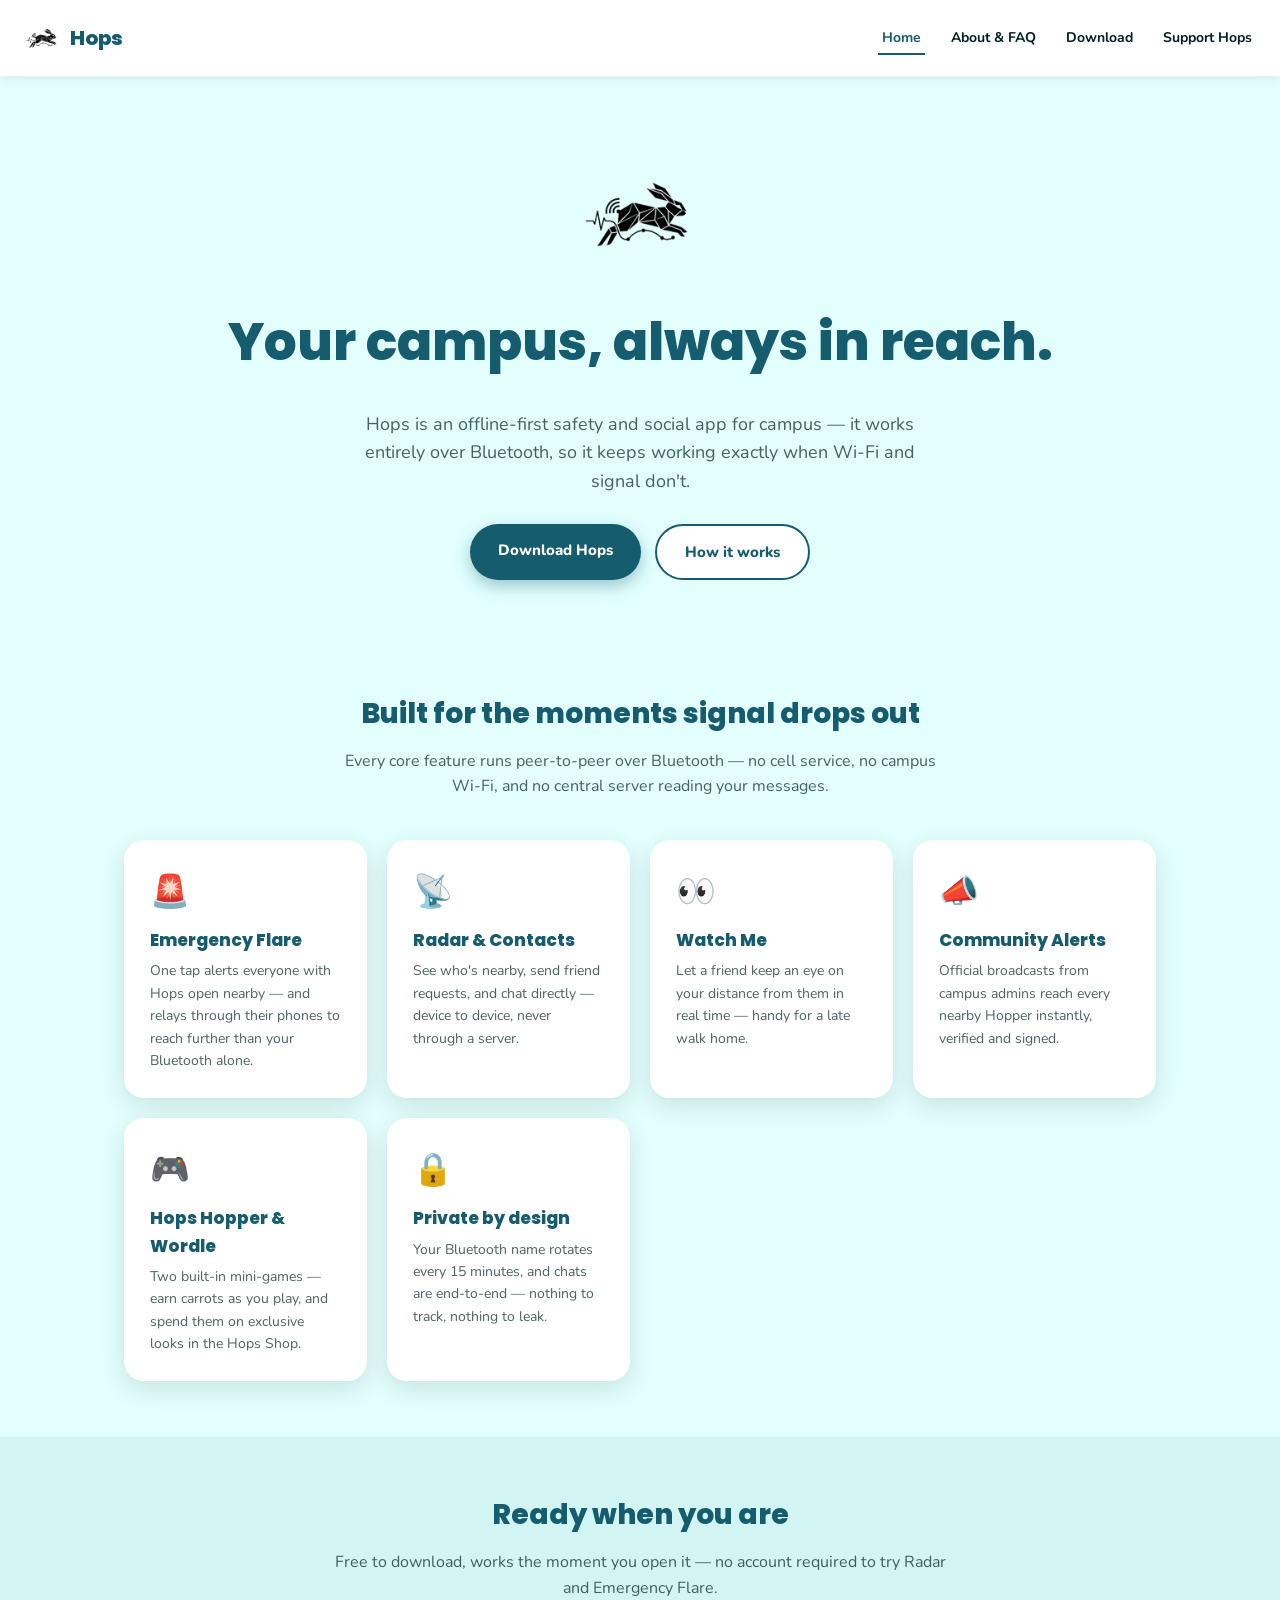
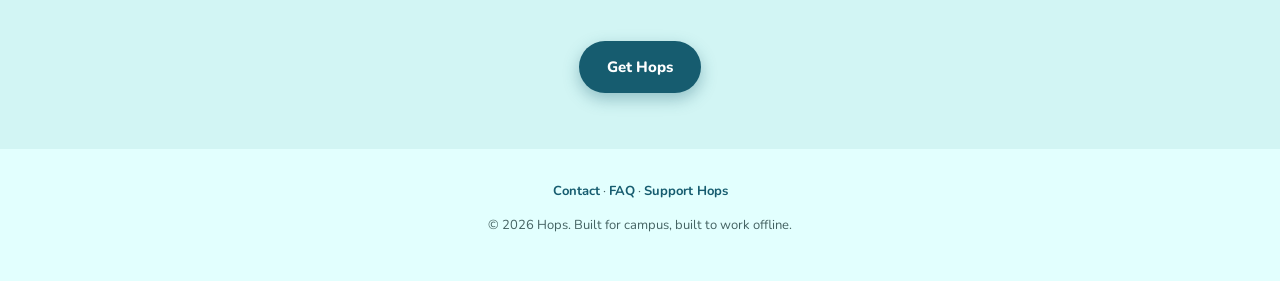
==== website/index.html @ 823f3f12 "more additions" ====
<!DOCTYPE html>
<html lang="en">
<head>
  <meta charset="UTF-8">
  <meta name="viewport" content="width=device-width, initial-scale=1.0">
  <title>Hops — Campus Safety &amp; Social, Offline-First</title>
  <meta name="description" content="Hops is a campus safety and social app that works entirely over Bluetooth — no signal, no server, no problem.">
  <link rel="preconnect" href="https://fonts.googleapis.com">
  <link href="https://fonts.googleapis.com/css2?family=Poppins:wght@700;800&family=Nunito:wght@400;600;700&display=swap" rel="stylesheet">
  <link rel="stylesheet" href="styles.css">
</head>
<body>

  <nav class="site-nav">
    <a class="brand" href="index.html">
      <img src="assets/hops_bunny.png" alt="Hops mascot">
      <p class="logo-word">Hops</p>
    </a>
    <ul class="links">
      <li><a href="index.html" class="active">Home</a></li>
      <li><a href="about.html">About &amp; FAQ</a></li>
      <li><a href="download.html">Download</a></li>
      <li><a href="shop.html">Support Hops</a></li>
    </ul>
  </nav>

  <header class="hero">
    <div class="container">
      <img class="mascot" src="assets/hops_bunny.png" alt="Hops mascot bunny">
      <h1>Your campus, always in reach.</h1>
      <p class="tagline">
        Hops is an offline-first safety and social app for campus — it works entirely over
        Bluetooth, so it keeps working exactly when Wi-Fi and signal don't.
      </p>
      <div class="actions">
        <a class="btn btn-primary" href="download.html">Download Hops</a>
        <a class="btn btn-secondary" href="about.html#faq">How it works</a>
      </div>
    </div>
  </header>

  <section class="section">
    <div class="container">
      <h2>Built for the moments signal drops out</h2>
      <p class="lede">
        Every core feature runs peer-to-peer over Bluetooth — no cell service, no campus Wi-Fi,
        and no central server reading your messages.
      </p>
      <div class="card-grid">
        <div class="card">
          <div class="icon">🚨</div>
          <h3>Emergency Flare</h3>
          <p>One tap alerts everyone with Hops open nearby — and relays through their phones to reach further than your Bluetooth alone.</p>
        </div>
        <div class="card">
          <div class="icon">📡</div>
          <h3>Radar &amp; Contacts</h3>
          <p>See who's nearby, send friend requests, and chat directly — device to device, never through a server.</p>
        </div>
        <div class="card">
          <div class="icon">👀</div>
          <h3>Watch Me</h3>
          <p>Let a friend keep an eye on your distance from them in real time — handy for a late walk home.</p>
        </div>
        <div class="card">
          <div class="icon">📣</div>
          <h3>Community Alerts</h3>
          <p>Official broadcasts from campus admins reach every nearby Hopper instantly, verified and signed.</p>
        </div>
        <div class="card">
          <div class="icon">🎮</div>
          <h3>Hops Hopper &amp; Wordle</h3>
          <p>Two built-in mini-games — earn carrots as you play, and spend them on exclusive looks in the Hops Shop.</p>
        </div>
        <div class="card">
          <div class="icon">🔒</div>
          <h3>Private by design</h3>
          <p>Your Bluetooth name rotates every 15 minutes, and chats are end-to-end — nothing to track, nothing to leak.</p>
        </div>
      </div>
    </div>
  </section>

  <section class="section" style="background: var(--surface);">
    <div class="container" style="text-align: center;">
      <h2>Ready when you are</h2>
      <p class="lede">Free to download, works the moment you open it — no account required to try Radar and Emergency Flare.</p>
      <a class="btn btn-primary" href="download.html">Get Hops</a>
    </div>
  </section>

  <footer class="site-footer">
    <p>
      <a href="about.html#contact">Contact</a> ·
      <a href="about.html#faq">FAQ</a> ·
      <a href="shop.html">Support Hops</a>
    </p>
    <p>&copy; 2026 Hops. Built for campus, built to work offline.</p>
  </footer>

</body>
</html>
---- website/styles.css ----
/* website/styles.css
 *
 * Shared styles for every page on the Hops marketing site. Plain CSS, no
 * build step, no framework — the site is four static HTML files, so a
 * preprocessor or bundler would be pure overhead. Palette below is lifted
 * directly from the app's "Hops Default" theme (client/lib/theme/app_theme.dart)
 * so the website and the app read as the same product rather than a
 * generic landing page bolted on afterward.
 */

:root {
  --primary: #165c6f;
  --primary-container: #367588;
  --accent: #417676;
  --on-accent: #c4fbfa;
  --bg: #e2fffe;
  --surface: #d2f5f4;
  --text: #002020;
  --text-soft: #002020b3; /* text @ 70% */
  --white: #ffffff;
  --radius: 20px;
  --radius-sm: 12px;
  --shadow: 0 8px 24px rgba(0, 32, 32, 0.12);
}

* {
  box-sizing: border-box;
}

html {
  scroll-behavior: smooth;
}

body {
  margin: 0;
  font-family: 'Nunito', -apple-system, BlinkMacSystemFont, sans-serif;
  background: var(--bg);
  color: var(--text);
  line-height: 1.6;
}

h1, h2, h3, .logo-word {
  font-family: 'Poppins', -apple-system, BlinkMacSystemFont, sans-serif;
  font-weight: 800;
  margin: 0 0 0.5em;
}

p {
  margin: 0 0 1em;
}

a {
  color: var(--primary);
}

img {
  max-width: 100%;
  display: block;
}

.container {
  max-width: 1080px;
  margin: 0 auto;
  padding: 0 24px;
}

/* ── Nav ─────────────────────────────────────────────────────────────── */

.site-nav {
  display: flex;
  align-items: center;
  justify-content: space-between;
  flex-wrap: wrap;
  gap: 12px;
  padding: 18px 24px;
  background: var(--white);
  box-shadow: 0 2px 12px rgba(0, 32, 32, 0.08);
  position: sticky;
  top: 0;
  z-index: 10;
}

.site-nav .brand {
  display: flex;
  align-items: center;
  gap: 10px;
  text-decoration: none;
  color: var(--primary);
}

.site-nav .brand img {
  width: 36px;
  height: 40px;
}

.site-nav .brand .logo-word {
  font-size: 20px;
  margin: 0;
  color: var(--primary);
}

.site-nav .links {
  display: flex;
  gap: 22px;
  flex-wrap: wrap;
  list-style: none;
  margin: 0;
  padding: 0;
}

.site-nav .links a {
  text-decoration: none;
  color: var(--text);
  font-weight: 700;
  font-size: 14px;
  padding: 6px 4px;
  border-bottom: 2px solid transparent;
}

.site-nav .links a:hover,
.site-nav .links a.active {
  border-bottom-color: var(--primary);
  color: var(--primary);
}

/* ── Buttons ─────────────────────────────────────────────────────────── */

.btn {
  display: inline-block;
  padding: 14px 28px;
  border-radius: 100px;
  font-weight: 800;
  text-decoration: none;
  font-size: 15px;
  border: none;
  cursor: pointer;
  transition: transform 0.15s ease, box-shadow 0.15s ease;
}

.btn-primary {
  background: var(--primary);
  color: var(--white);
  box-shadow: 0 6px 16px rgba(22, 92, 111, 0.35);
}

.btn-primary:hover {
  transform: translateY(-2px);
  box-shadow: 0 10px 22px rgba(22, 92, 111, 0.4);
}

.btn-secondary {
  background: var(--white);
  color: var(--primary);
  border: 2px solid var(--primary);
}

.btn-secondary:hover {
  background: var(--surface);
}

.btn[aria-disabled="true"] {
  opacity: 0.5;
  cursor: not-allowed;
  pointer-events: none;
}

/* ── Hero ────────────────────────────────────────────────────────────── */

.hero {
  padding: 72px 0 56px;
  text-align: center;
}

.hero img.mascot {
  width: 120px;
  margin: 0 auto 20px;
}

.hero h1 {
  font-size: clamp(32px, 5vw, 52px);
  color: var(--primary);
}

.hero p.tagline {
  font-size: 18px;
  color: var(--text-soft);
  max-width: 560px;
  margin: 0 auto 28px;
}

.hero .actions {
  display: flex;
  gap: 14px;
  justify-content: center;
  flex-wrap: wrap;
}

/* ── Cards / grids ───────────────────────────────────────────────────── */

.section {
  padding: 56px 0;
}

.section h2 {
  color: var(--primary);
  font-size: 28px;
  text-align: center;
  margin-bottom: 12px;
}

.section .lede {
  text-align: center;
  color: var(--text-soft);
  max-width: 620px;
  margin: 0 auto 40px;
}

.card-grid {
  display: grid;
  grid-template-columns: repeat(auto-fit, minmax(220px, 1fr));
  gap: 20px;
}

.card {
  background: var(--white);
  border-radius: var(--radius);
  padding: 26px;
  box-shadow: var(--shadow);
}

.card .icon {
  font-size: 32px;
  margin-bottom: 10px;
}

.card h3 {
  font-size: 17px;
  color: var(--primary);
  margin-bottom: 6px;
}

.card p {
  font-size: 14px;
  color: var(--text-soft);
  margin: 0;
}

/* ── FAQ (native <details>, no JS needed) ───────────────────────────── */

.faq-item {
  background: var(--white);
  border-radius: var(--radius-sm);
  padding: 4px 20px;
  margin-bottom: 12px;
  box-shadow: var(--shadow);
}

.faq-item summary {
  cursor: pointer;
  font-weight: 800;
  padding: 16px 0;
  color: var(--primary);
  list-style: none;
}

.faq-item summary::-webkit-details-marker {
  display: none;
}

.faq-item summary::before {
  content: '+';
  display: inline-block;
  width: 20px;
  font-size: 18px;
}

.faq-item[open] summary::before {
  content: '\2212'; /* minus sign */
}

.faq-item .answer {
  padding: 0 0 16px 20px;
  color: var(--text-soft);
  font-size: 14px;
}

/* ── Shop tiers ──────────────────────────────────────────────────────── */

.tier-grid {
  display: grid;
  grid-template-columns: repeat(auto-fit, minmax(220px, 1fr));
  gap: 20px;
  margin-bottom: 32px;
}

.tier {
  background: var(--white);
  border-radius: var(--radius);
  padding: 30px 24px;
  text-align: center;
  box-shadow: var(--shadow);
  border: 2px solid transparent;
}

.tier.featured {
  border-color: var(--primary);
}

.tier .badge {
  font-size: 34px;
  margin-bottom: 8px;
}

.tier .amount {
  font-size: 26px;
  font-weight: 800;
  color: var(--primary);
  margin-bottom: 4px;
}

.tier .desc {
  font-size: 13px;
  color: var(--text-soft);
  margin-bottom: 18px;
  min-height: 40px;
}

.note-box {
  background: var(--surface);
  border-radius: var(--radius-sm);
  padding: 18px 22px;
  font-size: 14px;
  color: var(--text-soft);
  max-width: 700px;
  margin: 0 auto;
}

/* ── Contact form (mailto-based, no backend) ────────────────────────── */

.contact-form {
  max-width: 520px;
  margin: 0 auto;
  background: var(--white);
  border-radius: var(--radius);
  padding: 30px;
  box-shadow: var(--shadow);
}

.contact-form label {
  display: block;
  font-weight: 700;
  font-size: 13px;
  margin: 14px 0 6px;
  color: var(--primary);
}

.contact-form input,
.contact-form textarea {
  width: 100%;
  padding: 12px 14px;
  border-radius: var(--radius-sm);
  border: 2px solid var(--surface);
  font-family: inherit;
  font-size: 14px;
  background: var(--bg);
  color: var(--text);
}

.contact-form input:focus,
.contact-form textarea:focus {
  outline: none;
  border-color: var(--primary);
}

.contact-form button {
  margin-top: 18px;
  width: 100%;
}

/* ── Footer ──────────────────────────────────────────────────────────── */

.site-footer {
  padding: 32px 24px;
  text-align: center;
  color: var(--text-soft);
  font-size: 13px;
}

.site-footer a {
  color: var(--primary);
  text-decoration: none;
  font-weight: 700;
}

/* ── Sub-nav (About page's About/FAQ/Contact jump links) ───────────── */

.subnav {
  display: flex;
  justify-content: center;
  gap: 24px;
  flex-wrap: wrap;
  padding: 24px 0 8px;
}

.subnav a {
  text-decoration: none;
  font-weight: 800;
  color: var(--primary-container);
  font-size: 14px;
}
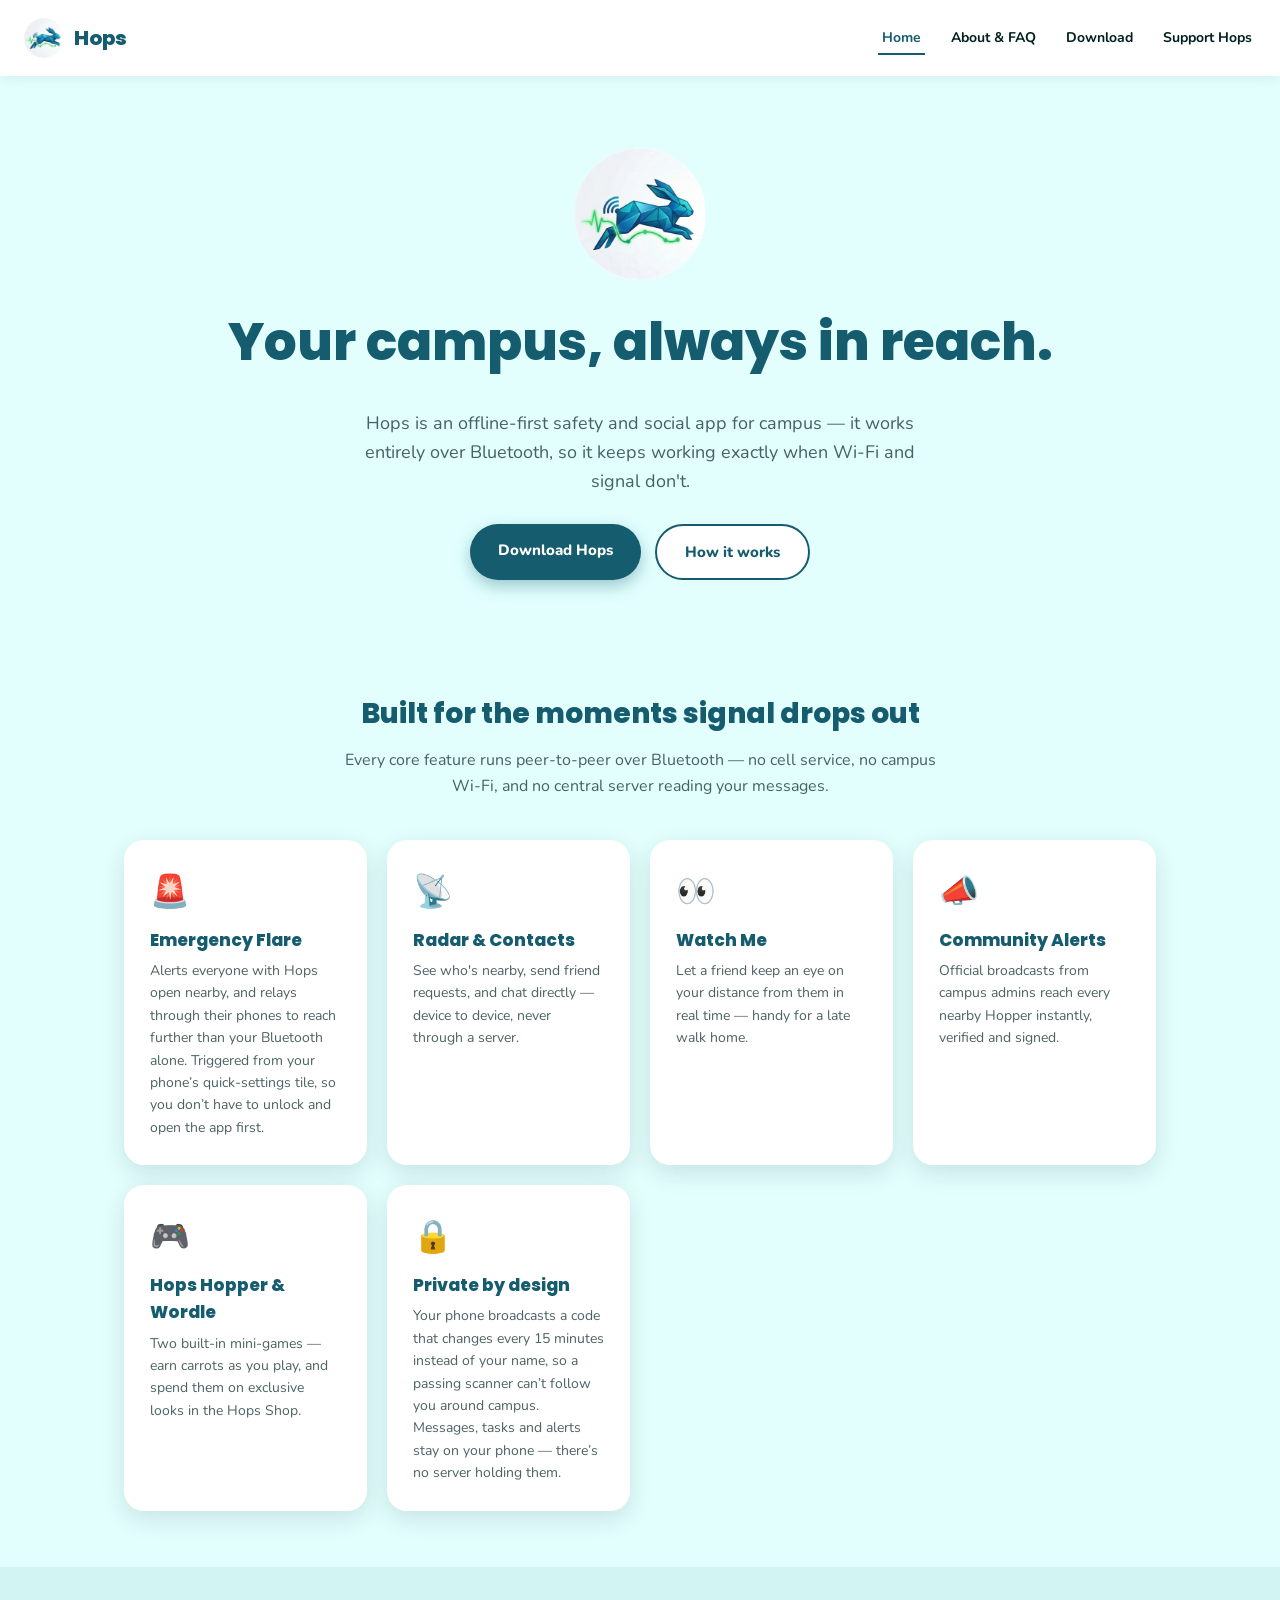
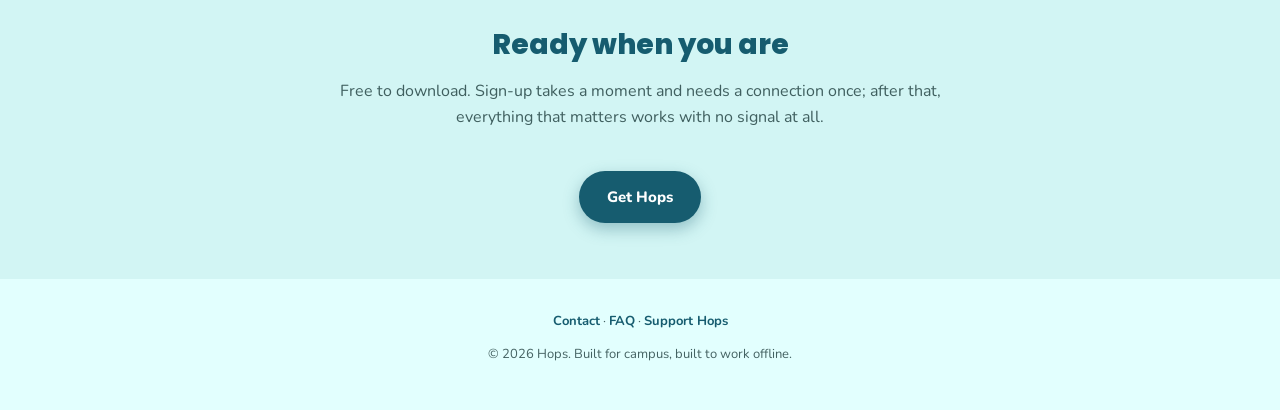
==== commit 0744fab5: "Correct the website's claims about the app, and add a donation flow Four claims on the site contradi" ====
--- a/website/index.html
+++ b/website/index.html
@@ -6,6 +6,14 @@
   <meta name="viewport" content="width=device-width, initial-scale=1.0">
   <title>Hops — Campus Safety &amp; Social, Offline-First</title>
   <meta name="description" content="Hops is a campus safety and social app that works entirely over Bluetooth — no signal, no server, no problem.">
+  <link rel="icon" type="image/png" href="assets/hops_logo.png">
+  <meta property="og:type" content="website">
+  <meta property="og:site_name" content="Hops">
+  <meta property="og:title" content="Hops — Campus Safety &amp; Social, Offline-First">
+  <meta property="og:description" content="Hops is a campus safety and social app that works entirely over Bluetooth — no signal, no server, no problem.">
+  <meta property="og:image" content="assets/hops_logo.png">
+  <meta name="twitter:card" content="summary">
+  <meta name="theme-color" content="#165c6f">
   <link rel="preconnect" href="https://fonts.googleapis.com">
   <link href="https://fonts.googleapis.com/css2?family=Poppins:wght@700;800&family=Nunito:wght@400;600;700&display=swap" rel="stylesheet">
   <link rel="stylesheet" href="styles.css">
@@ -14,7 +22,7 @@
 
   <nav class="site-nav">
     <a class="brand" href="index.html">
-      <img src="assets/hops_bunny.png" alt="Hops mascot">
+      <img src="assets/hops_logo.png" alt="Hops mascot">
       <p class="logo-word">Hops</p>
     </a>
     <ul class="links">
@@ -27,7 +35,7 @@
 
   <header class="hero">
     <div class="container">
-      <img class="mascot" src="assets/hops_bunny.png" alt="Hops mascot bunny">
+      <img class="mascot" src="assets/hops_logo.png" alt="Hops mascot bunny">
       <h1>Your campus, always in reach.</h1>
       <p class="tagline">
         Hops is an offline-first safety and social app for campus — it works entirely over
@@ -51,7 +59,7 @@
         <div class="card">
           <div class="icon">🚨</div>
           <h3>Emergency Flare</h3>
-          <p>One tap alerts everyone with Hops open nearby — and relays through their phones to reach further than your Bluetooth alone.</p>
+          <p>Alerts everyone with Hops open nearby, and relays through their phones to reach further than your Bluetooth alone. Triggered from your phone’s quick-settings tile, so you don’t have to unlock and open the app first.</p>
         </div>
         <div class="card">
           <div class="icon">📡</div>
@@ -76,7 +84,7 @@
         <div class="card">
           <div class="icon">🔒</div>
           <h3>Private by design</h3>
-          <p>Your Bluetooth name rotates every 15 minutes, and chats are end-to-end — nothing to track, nothing to leak.</p>
+          <p>Your phone broadcasts a code that changes every 15 minutes instead of your name, so a passing scanner can’t follow you around campus. Messages, tasks and alerts stay on your phone — there’s no server holding them.</p>
         </div>
       </div>
     </div>
@@ -85,7 +93,7 @@
   <section class="section" style="background: var(--surface);">
     <div class="container" style="text-align: center;">
       <h2>Ready when you are</h2>
-      <p class="lede">Free to download, works the moment you open it — no account required to try Radar and Emergency Flare.</p>
+      <p class="lede">Free to download. Sign-up takes a moment and needs a connection once; after that, everything that matters works with no signal at all.</p>
       <a class="btn btn-primary" href="download.html">Get Hops</a>
     </div>
   </section>
--- a/website/styles.css
+++ b/website/styles.css
@@ -89,8 +89,12 @@
 }
 
 .site-nav .brand img {
-  width: 36px;
+  /* The mark is square (see assets/hops_logo.png) — fixing both width and
+   * height to different values stretched it. Keep it square and let
+   * object-fit guard against a future asset with another aspect ratio. */
+  width: 40px;
   height: 40px;
+  object-fit: contain;
 }
 
 .site-nav .brand .logo-word {
@@ -172,7 +176,8 @@
 }
 
 .hero img.mascot {
-  width: 120px;
+  width: 132px;
+  height: auto;
   margin: 0 auto 20px;
 }
 
@@ -408,3 +413,194 @@
   color: var(--primary-container);
   font-size: 14px;
 }
+
+/* ── Accessibility & motion ──────────────────────────────────────────
+ *
+ * Added in the Oct 2026 review. Three gaps the original stylesheet had:
+ * no visible keyboard focus anywhere, `scroll-behavior: smooth` applied
+ * unconditionally (which is exactly what prefers-reduced-motion exists to
+ * suppress), and no small-screen tightening on a site whose audience is
+ * students on phones.
+ */
+
+:focus-visible {
+  outline: 3px solid var(--primary);
+  outline-offset: 3px;
+  border-radius: 4px;
+}
+
+/* The disabled-looking buttons are anchors, and `pointer-events: none`
+ * only stops the mouse — they stayed keyboard-reachable and activatable.
+ * Pair this with tabindex="-1" in the markup. */
+.btn[aria-disabled="true"] {
+  pointer-events: none;
+}
+
+@media (prefers-reduced-motion: reduce) {
+  html { scroll-behavior: auto; }
+  *,
+  *::before,
+  *::after {
+    animation-duration: 0.01ms !important;
+    animation-iteration-count: 1 !important;
+    transition-duration: 0.01ms !important;
+    scroll-behavior: auto !important;
+  }
+  .btn:hover { transform: none; }
+}
+
+@media (max-width: 640px) {
+  .site-nav { padding: 14px 16px; }
+  .site-nav .links { gap: 14px; width: 100%; }
+  .site-nav .links a { font-size: 13px; }
+  .container { padding: 0 16px; }
+  .hero { padding: 44px 0 36px; }
+  .section { padding: 40px 0; }
+  .btn { padding: 13px 22px; width: 100%; text-align: center; }
+  .hero .actions { flex-direction: column; align-items: stretch; }
+}
+
+/* ── Donation flow (shop.html) ───────────────────────────────────────
+ *
+ * DEMO MODE. The banner below is deliberately loud and deliberately not
+ * dismissible: this flow simulates a payment and moves no money, and a
+ * visitor must never be able to mistake it for a real checkout. When a
+ * real payment provider is connected, the whole `.demo-banner` and the
+ * simulated step go away together — see README.
+ */
+
+.demo-banner {
+  background: #7a2d12;
+  color: #ffe9e1;
+  text-align: center;
+  padding: 12px 18px;
+  font-size: 14px;
+  font-weight: 700;
+  line-height: 1.5;
+}
+
+.demo-banner strong { color: #ffffff; }
+
+.donate-card {
+  background: var(--white);
+  border-radius: var(--radius);
+  box-shadow: var(--shadow);
+  padding: 30px;
+  max-width: 540px;
+  margin: 0 auto;
+}
+
+.donate-step { display: none; }
+.donate-step.active { display: block; }
+
+.donate-card h3 {
+  font-size: 19px;
+  color: var(--primary);
+  margin-bottom: 4px;
+}
+
+.donate-card .step-hint {
+  font-size: 13px;
+  color: var(--text-soft);
+  margin-bottom: 20px;
+}
+
+.amount-grid {
+  display: grid;
+  grid-template-columns: repeat(3, 1fr);
+  gap: 10px;
+  margin-bottom: 14px;
+}
+
+.amount-opt {
+  padding: 16px 8px;
+  border-radius: var(--radius-sm);
+  border: 2px solid var(--surface);
+  background: var(--bg);
+  font-family: inherit;
+  font-size: 17px;
+  font-weight: 800;
+  color: var(--primary);
+  cursor: pointer;
+}
+
+.amount-opt[aria-pressed="true"] {
+  border-color: var(--primary);
+  background: var(--surface);
+}
+
+.donate-card label {
+  display: block;
+  font-weight: 700;
+  font-size: 13px;
+  margin: 14px 0 6px;
+  color: var(--primary);
+}
+
+.donate-card input[type="text"],
+.donate-card input[type="email"],
+.donate-card input[type="number"] {
+  width: 100%;
+  padding: 12px 14px;
+  border-radius: var(--radius-sm);
+  border: 2px solid var(--surface);
+  font-family: inherit;
+  font-size: 14px;
+  background: var(--bg);
+  color: var(--text);
+}
+
+.donate-card input:focus { outline: none; border-color: var(--primary); }
+
+.field-error {
+  color: #a3301a;
+  font-size: 13px;
+  font-weight: 700;
+  margin: 6px 0 0;
+  min-height: 1em;
+}
+
+.summary-row {
+  display: flex;
+  justify-content: space-between;
+  padding: 10px 0;
+  border-bottom: 1px solid var(--surface);
+  font-size: 14px;
+}
+
+.summary-row:last-of-type { border-bottom: none; }
+.summary-row .k { color: var(--text-soft); }
+.summary-row .v { font-weight: 700; }
+
+.donate-actions { display: flex; gap: 10px; margin-top: 22px; }
+.donate-actions .btn { flex: 1; }
+
+.spinner {
+  width: 34px;
+  height: 34px;
+  margin: 10px auto 16px;
+  border: 4px solid var(--surface);
+  border-top-color: var(--primary);
+  border-radius: 50%;
+  animation: spin 0.9s linear infinite;
+}
+
+@keyframes spin { to { transform: rotate(360deg); } }
+
+@media (prefers-reduced-motion: reduce) {
+  .spinner { animation: none; border-top-color: var(--surface); }
+}
+
+.receipt-tick {
+  font-size: 46px;
+  text-align: center;
+  margin-bottom: 6px;
+}
+
+.receipt-ref {
+  font-family: ui-monospace, Consolas, monospace;
+  background: var(--surface);
+  padding: 2px 8px;
+  border-radius: 6px;
+  font-size: 13px;
+}
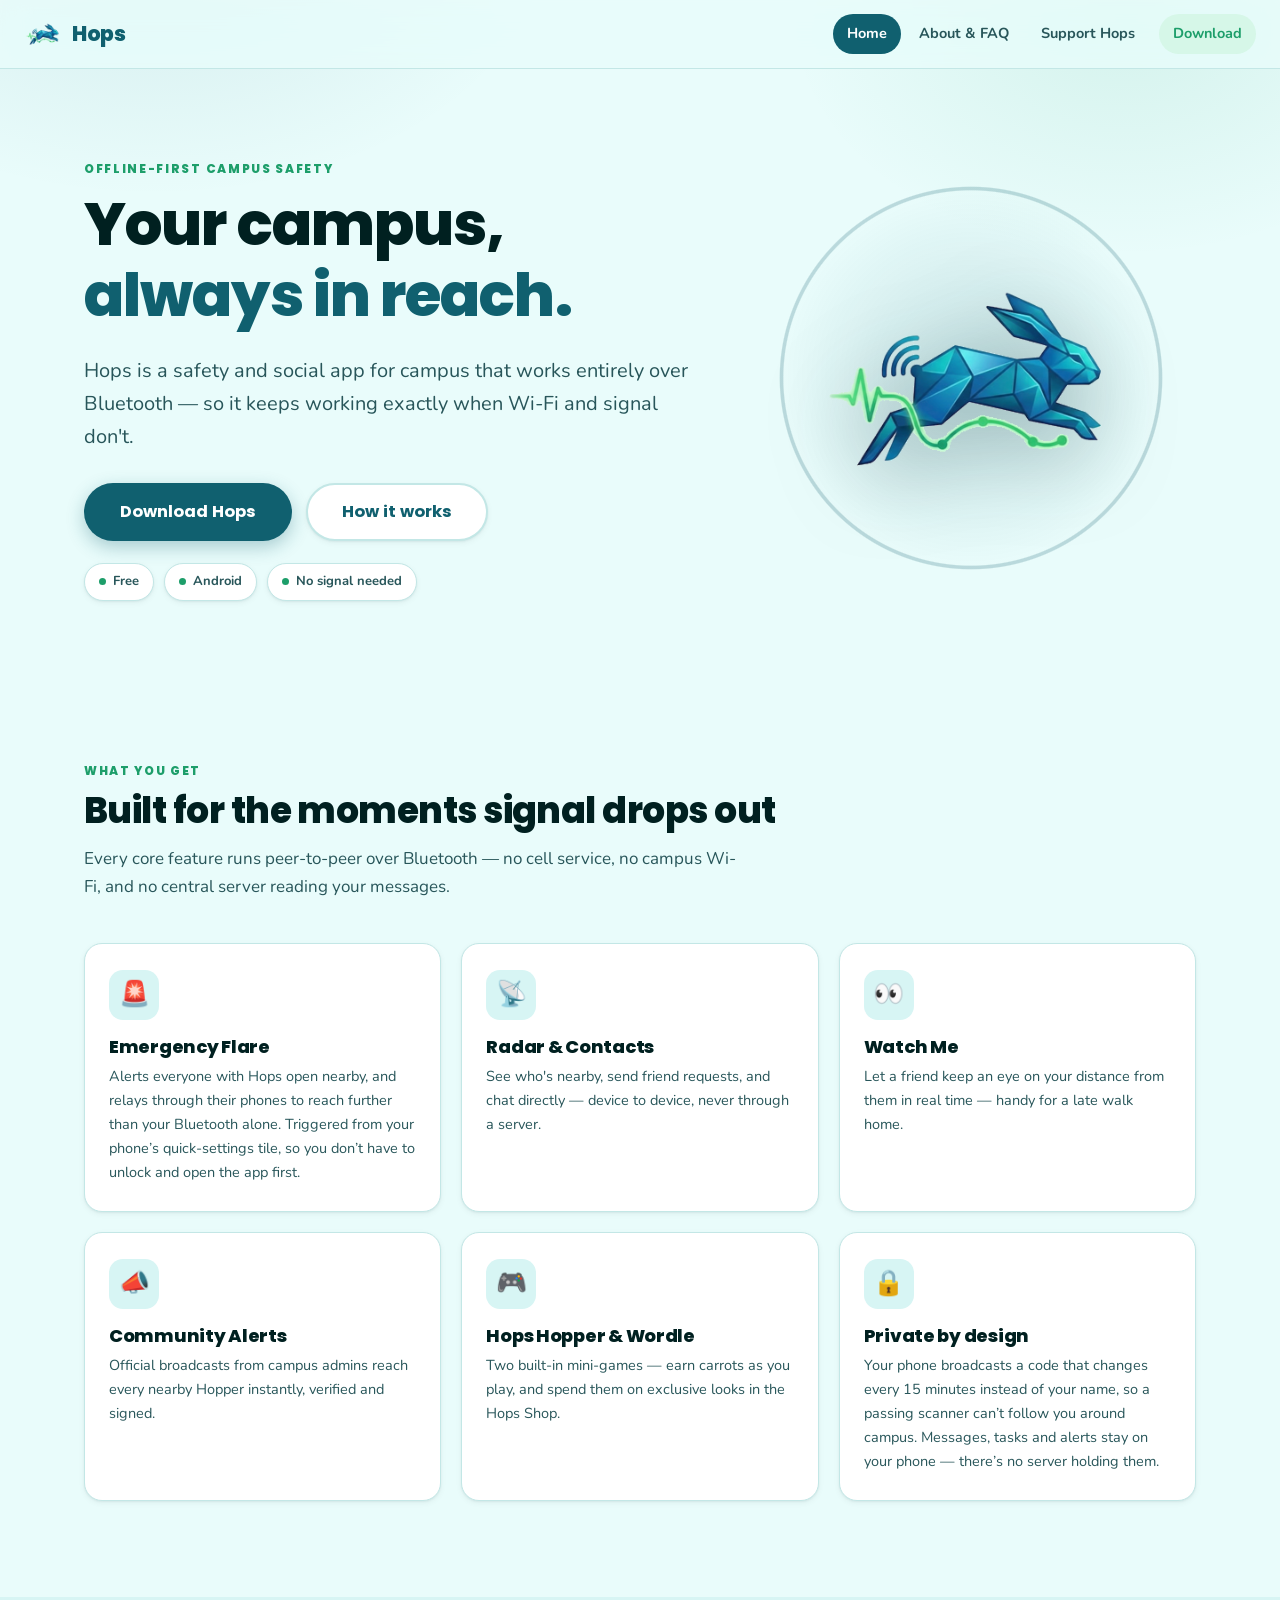
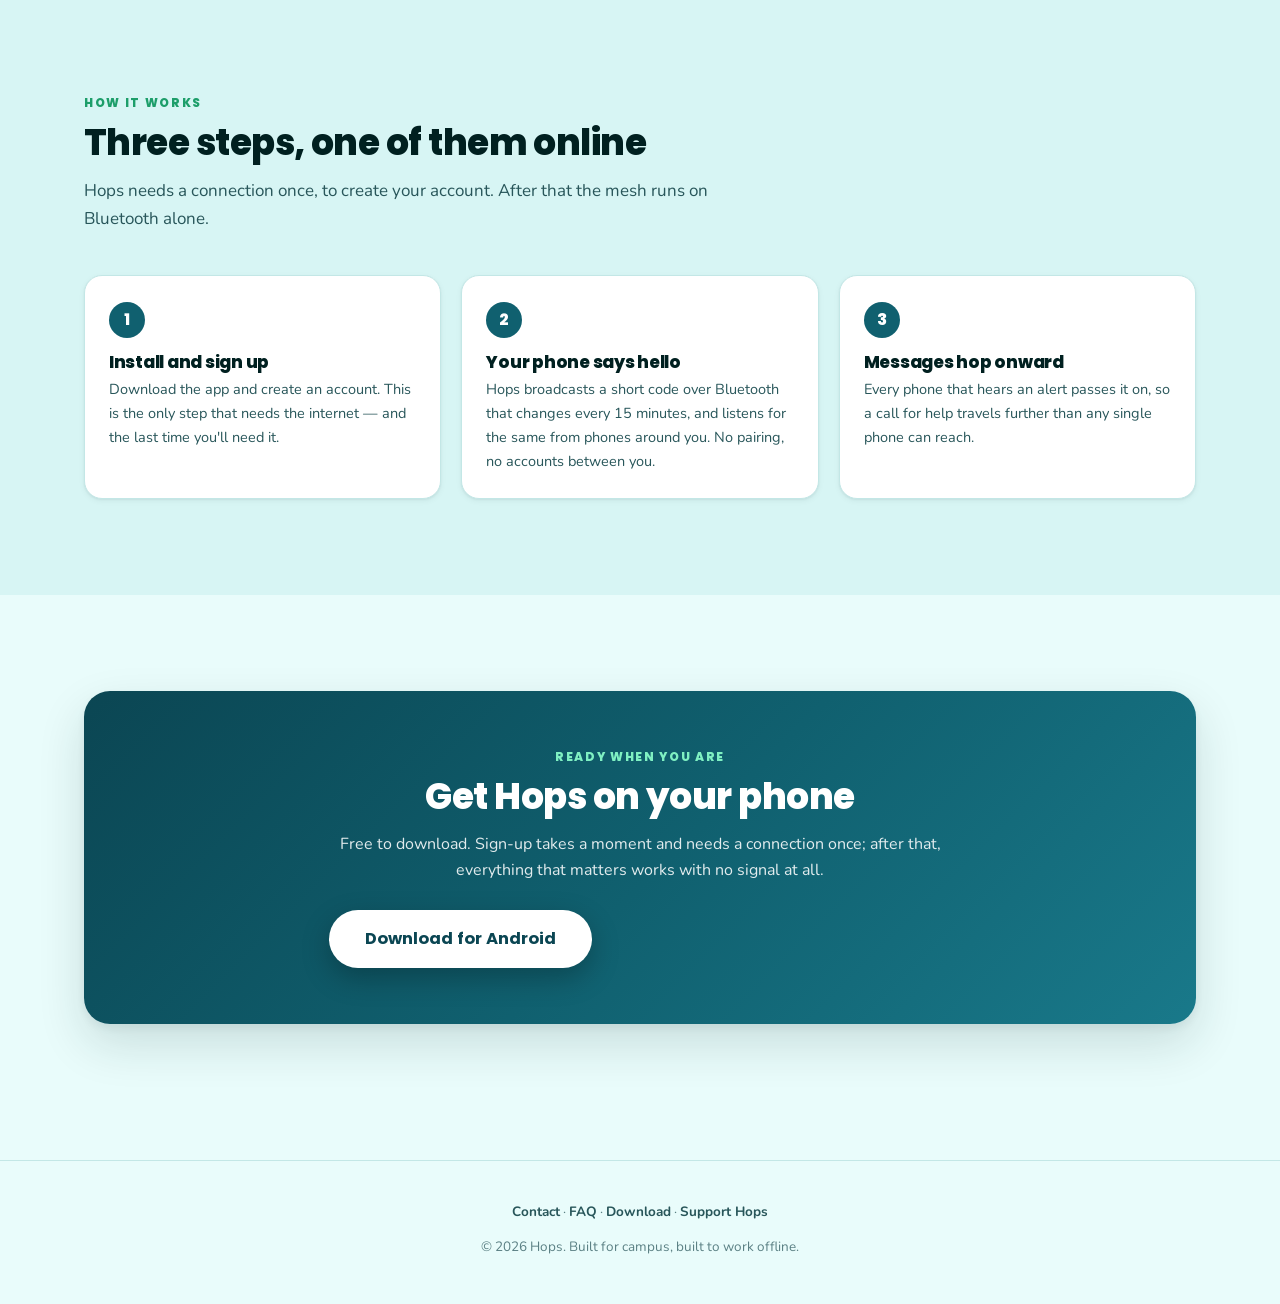
==== commit 59f77f92: "Rebuild the website's design system, and price donations in rands The donation page was priced in do" ====
--- a/website/index.html
+++ b/website/index.html
@@ -1,4 +1,3 @@
-
 <!DOCTYPE html>
 <html lang="en">
 <head>
@@ -13,12 +12,15 @@
   <meta property="og:description" content="Hops is a campus safety and social app that works entirely over Bluetooth — no signal, no server, no problem.">
   <meta property="og:image" content="assets/hops_logo.png">
   <meta name="twitter:card" content="summary">
-  <meta name="theme-color" content="#165c6f">
+  <meta name="theme-color" content="#10606f">
   <link rel="preconnect" href="https://fonts.googleapis.com">
+  <link rel="preconnect" href="https://fonts.gstatic.com" crossorigin>
   <link href="https://fonts.googleapis.com/css2?family=Poppins:wght@700;800&family=Nunito:wght@400;600;700&display=swap" rel="stylesheet">
   <link rel="stylesheet" href="styles.css">
 </head>
 <body>
+
+  <a class="skip-link" href="#main">Skip to content</a>
 
   <nav class="site-nav">
     <a class="brand" href="index.html">
@@ -28,28 +30,41 @@
     <ul class="links">
       <li><a href="index.html" class="active">Home</a></li>
       <li><a href="about.html">About &amp; FAQ</a></li>
-      <li><a href="download.html">Download</a></li>
       <li><a href="shop.html">Support Hops</a></li>
+      <li><a href="download.html" class="nav-cta">Download</a></li>
     </ul>
   </nav>
 
-  <header class="hero">
+  <main id="main">
+
+  <header class="hero hero-split">
     <div class="container">
-      <img class="mascot" src="assets/hops_logo.png" alt="Hops mascot bunny">
-      <h1>Your campus, always in reach.</h1>
-      <p class="tagline">
-        Hops is an offline-first safety and social app for campus — it works entirely over
-        Bluetooth, so it keeps working exactly when Wi-Fi and signal don't.
-      </p>
-      <div class="actions">
-        <a class="btn btn-primary" href="download.html">Download Hops</a>
-        <a class="btn btn-secondary" href="about.html#faq">How it works</a>
+      <div class="hero-copy">
+        <p class="eyebrow">Offline-first campus safety</p>
+        <h1>Your campus, <span class="hl">always in reach.</span></h1>
+        <p class="tagline">
+          Hops is a safety and social app for campus that works entirely over
+          Bluetooth — so it keeps working exactly when Wi-Fi and signal don't.
+        </p>
+        <div class="actions">
+          <a class="btn btn-primary btn-lg" href="download.html">Download Hops</a>
+          <a class="btn btn-secondary btn-lg" href="about.html#faq">How it works</a>
+        </div>
+        <div class="chip-row">
+          <span class="chip"><span class="dot"></span>Free</span>
+          <span class="chip"><span class="dot"></span>Android</span>
+          <span class="chip"><span class="dot"></span>No signal needed</span>
+        </div>
+      </div>
+      <div class="hero-art">
+        <img src="assets/hops_logo.png" alt="Hops mascot bunny">
       </div>
     </div>
   </header>
 
   <section class="section">
     <div class="container">
+      <p class="eyebrow">What you get</p>
       <h2>Built for the moments signal drops out</h2>
       <p class="lede">
         Every core feature runs peer-to-peer over Bluetooth — no cell service, no campus Wi-Fi,
@@ -57,32 +72,32 @@
       </p>
       <div class="card-grid">
         <div class="card">
-          <div class="icon">🚨</div>
+          <div class="icon" aria-hidden="true">🚨</div>
           <h3>Emergency Flare</h3>
           <p>Alerts everyone with Hops open nearby, and relays through their phones to reach further than your Bluetooth alone. Triggered from your phone’s quick-settings tile, so you don’t have to unlock and open the app first.</p>
         </div>
         <div class="card">
-          <div class="icon">📡</div>
+          <div class="icon" aria-hidden="true">📡</div>
           <h3>Radar &amp; Contacts</h3>
           <p>See who's nearby, send friend requests, and chat directly — device to device, never through a server.</p>
         </div>
         <div class="card">
-          <div class="icon">👀</div>
+          <div class="icon" aria-hidden="true">👀</div>
           <h3>Watch Me</h3>
           <p>Let a friend keep an eye on your distance from them in real time — handy for a late walk home.</p>
         </div>
         <div class="card">
-          <div class="icon">📣</div>
+          <div class="icon" aria-hidden="true">📣</div>
           <h3>Community Alerts</h3>
           <p>Official broadcasts from campus admins reach every nearby Hopper instantly, verified and signed.</p>
         </div>
         <div class="card">
-          <div class="icon">🎮</div>
+          <div class="icon" aria-hidden="true">🎮</div>
           <h3>Hops Hopper &amp; Wordle</h3>
           <p>Two built-in mini-games — earn carrots as you play, and spend them on exclusive looks in the Hops Shop.</p>
         </div>
         <div class="card">
-          <div class="icon">🔒</div>
+          <div class="icon" aria-hidden="true">🔒</div>
           <h3>Private by design</h3>
           <p>Your phone broadcasts a code that changes every 15 minutes instead of your name, so a passing scanner can’t follow you around campus. Messages, tasks and alerts stay on your phone — there’s no server holding them.</p>
         </div>
@@ -90,18 +105,55 @@
     </div>
   </section>
 
-  <section class="section" style="background: var(--surface);">
-    <div class="container" style="text-align: center;">
-      <h2>Ready when you are</h2>
-      <p class="lede">Free to download. Sign-up takes a moment and needs a connection once; after that, everything that matters works with no signal at all.</p>
-      <a class="btn btn-primary" href="download.html">Get Hops</a>
+  <section class="section section--tint">
+    <div class="container">
+      <p class="eyebrow">How it works</p>
+      <h2>Three steps, one of them online</h2>
+      <p class="lede">
+        Hops needs a connection once, to create your account. After that the mesh runs on
+        Bluetooth alone.
+      </p>
+      <div class="steps">
+        <div class="step">
+          <h3>Install and sign up</h3>
+          <p>Download the app and create an account. This is the only step that needs the
+             internet — and the last time you'll need it.</p>
+        </div>
+        <div class="step">
+          <h3>Your phone says hello</h3>
+          <p>Hops broadcasts a short code over Bluetooth that changes every 15 minutes, and
+             listens for the same from phones around you. No pairing, no accounts between you.</p>
+        </div>
+        <div class="step">
+          <h3>Messages hop onward</h3>
+          <p>Every phone that hears an alert passes it on, so a call for help travels further
+             than any single phone can reach.</p>
+        </div>
+      </div>
     </div>
   </section>
+
+  <section class="section">
+    <div class="container">
+      <div class="cta-band">
+        <p class="eyebrow">Ready when you are</p>
+        <h2>Get Hops on your phone</h2>
+        <p>Free to download. Sign-up takes a moment and needs a connection once; after that,
+           everything that matters works with no signal at all.</p>
+        <p style="margin: 26px 0 0;">
+          <a class="btn btn-primary btn-lg" href="download.html">Download for Android</a>
+        </p>
+      </div>
+    </div>
+  </section>
+
+  </main>
 
   <footer class="site-footer">
     <p>
       <a href="about.html#contact">Contact</a> ·
       <a href="about.html#faq">FAQ</a> ·
+      <a href="download.html">Download</a> ·
       <a href="shop.html">Support Hops</a>
     </p>
     <p>&copy; 2026 Hops. Built for campus, built to work offline.</p>
--- a/website/styles.css
+++ b/website/styles.css
@@ -1,70 +1,172 @@
 /* website/styles.css
  *
  * Shared styles for every page on the Hops marketing site. Plain CSS, no
- * build step, no framework — the site is four static HTML files, so a
- * preprocessor or bundler would be pure overhead. Palette below is lifted
- * directly from the app's "Hops Default" theme (client/lib/theme/app_theme.dart)
- * so the website and the app read as the same product rather than a
- * generic landing page bolted on afterward.
+ * build step, no framework — the site is five static HTML files, so a
+ * preprocessor or bundler would be pure overhead.
+ *
+ * The palette still comes from the app's "Hops Default" theme
+ * (client/lib/theme/app_theme.dart) so the site and the app read as one
+ * product, with one addition: the green from the logo's ECG line is now a
+ * real accent token rather than something only the mascot image uses.
+ *
+ * Structure:
+ *   1. Tokens (light + dark)       5. Cards and grids
+ *   2. Base and layout             6. Page-specific blocks
+ *   3. Navigation                  7. Footer
+ *   4. Hero                        8. Accessibility, motion, small screens
+ *
+ * Two things worth knowing before editing:
+ *
+ *   * EVERY CLASS NAME HERE IS LOAD-BEARING ON MULTIPLE PAGES. The five
+ *     HTML files share this one stylesheet and there is no build step to
+ *     catch a rename, so a class dropped here fails silently on a page you
+ *     did not open. Grep before renaming.
+ *   * Dark mode is defined by overriding TOKENS ONLY, never by restating
+ *     component rules. If a component hardcodes a colour instead of using
+ *     a token it will look correct in light mode and wrong in dark, and
+ *     nothing will warn you.
  */
 
+/* ── 1. Tokens ─────────────────────────────────────────────────────── */
+
 :root {
-  --primary: #165c6f;
+  /* Brand */
+  --primary: #10606f;
+  --primary-strong: #0b4653;
   --primary-container: #367588;
   --accent: #417676;
   --on-accent: #c4fbfa;
-  --bg: #e2fffe;
-  --surface: #d2f5f4;
+  /* The green from the logo's pulse line. Used for emphasis and "live"
+   * markers, never for body text — it fails contrast at small sizes. */
+  --lime: #1d9e6a;
+  --lime-soft: #d6f7e8;
+
+  /* Surfaces */
+  --bg: #e9fcfb;
+  --bg-tint: #d7f5f4;
+  --surface: #ffffff;
+  --surface-2: #f2fbfb;
+  --line: #c3e7e6;
+
+  /* Text */
   --text: #002020;
-  --text-soft: #002020b3; /* text @ 70% */
+  --text-soft: #28565a;
+  --text-faint: #5b8084;
+  --on-primary: #ffffff;
   --white: #ffffff;
-  --radius: 20px;
+
+  /* Shape */
+  --radius: 18px;
+  --radius-lg: 26px;
   --radius-sm: 12px;
-  --shadow: 0 8px 24px rgba(0, 32, 32, 0.12);
-}
-
-* {
-  box-sizing: border-box;
-}
+  --radius-pill: 999px;
+
+  /* Elevation. Tinted with the brand hue rather than neutral grey, which
+   * is what keeps a white card from looking like a cut-out on the mint. */
+  --shadow-sm: 0 1px 2px rgba(0, 40, 44, .06), 0 2px 6px rgba(0, 40, 44, .05);
+  --shadow: 0 2px 4px rgba(0, 40, 44, .05), 0 10px 24px rgba(0, 40, 44, .08);
+  --shadow-lg: 0 4px 8px rgba(0, 40, 44, .06), 0 20px 48px rgba(0, 40, 44, .14);
+  --ring: 0 0 0 3px rgba(16, 96, 111, .28);
+
+  /* Rhythm */
+  --gap: 20px;
+  --section-y: clamp(56px, 8vw, 96px);
+  --container: 1160px;
+}
+
+@media (prefers-color-scheme: dark) {
+  :root {
+    --primary: #5fd9e4;
+    --primary-strong: #8ce9f1;
+    --primary-container: #11454f;
+    --accent: #6fc9c6;
+    --lime: #4fd79b;
+    --lime-soft: #0d3b2c;
+
+    --bg: #041a1e;
+    --bg-tint: #072429;
+    --surface: #0b2b31;
+    --surface-2: #0f353c;
+    --line: #17474f;
+
+    --text: #e3fbfa;
+    --text-soft: #a8ccce;
+    --text-faint: #7da6a9;
+    --on-primary: #00282f;
+
+    --shadow-sm: 0 1px 2px rgba(0, 0, 0, .4);
+    --shadow: 0 2px 4px rgba(0, 0, 0, .35), 0 12px 28px rgba(0, 0, 0, .45);
+    --shadow-lg: 0 4px 10px rgba(0, 0, 0, .4), 0 24px 60px rgba(0, 0, 0, .55);
+    --ring: 0 0 0 3px rgba(95, 217, 228, .35);
+  }
+}
+
+/* ── 2. Base and layout ────────────────────────────────────────────── */
+
+* { box-sizing: border-box; }
 
 html {
   scroll-behavior: smooth;
+  -webkit-text-size-adjust: 100%;
 }
 
 body {
   margin: 0;
-  font-family: 'Nunito', -apple-system, BlinkMacSystemFont, sans-serif;
+  font-family: 'Nunito', -apple-system, BlinkMacSystemFont, 'Segoe UI',
+               sans-serif;
   background: var(--bg);
   color: var(--text);
-  line-height: 1.6;
-}
-
-h1, h2, h3, .logo-word {
+  line-height: 1.65;
+  font-size: 16px;
+  /* A single soft wash behind the whole page. Flat mint over 2000px of
+   * scroll reads as unfinished; this gives the fold some depth without
+   * costing an image request. */
+  background-image:
+    radial-gradient(42rem 28rem at 12% -8%, rgba(16, 96, 111, .10), transparent 60%),
+    radial-gradient(34rem 24rem at 88% 2%, rgba(29, 158, 106, .10), transparent 62%);
+  background-repeat: no-repeat;
+  background-attachment: fixed;
+}
+
+h1, h2, h3, h4, .logo-word {
   font-family: 'Poppins', -apple-system, BlinkMacSystemFont, sans-serif;
   font-weight: 800;
-  margin: 0 0 0.5em;
-}
-
-p {
-  margin: 0 0 1em;
-}
-
-a {
-  color: var(--primary);
-}
-
-img {
-  max-width: 100%;
-  display: block;
-}
+  line-height: 1.18;
+  letter-spacing: -0.015em;
+  margin: 0 0 .5em;
+  color: var(--text);
+}
+
+p { margin: 0 0 1em; }
+a { color: var(--primary); }
+img { max-width: 100%; display: block; }
 
 .container {
-  max-width: 1080px;
+  max-width: var(--container);
   margin: 0 auto;
   padding: 0 24px;
 }
 
-/* ── Nav ─────────────────────────────────────────────────────────────── */
+.container-narrow { max-width: 760px; }
+
+/* A small capitalised label above a heading. Gives each section a handle
+ * and stops every block opening with an unannounced <h2>. */
+.eyebrow {
+  display: inline-block;
+  font-family: 'Poppins', sans-serif;
+  font-size: 12px;
+  font-weight: 800;
+  letter-spacing: .14em;
+  text-transform: uppercase;
+  color: var(--lime);
+  margin: 0 0 10px;
+}
+
+.section .eyebrow { display: block; }
+.section--center { text-align: center; }
+.section--tint { background: var(--bg-tint); }
+
+/* ── 3. Navigation ─────────────────────────────────────────────────── */
 
 .site-nav {
   display: flex;
@@ -72,12 +174,20 @@
   justify-content: space-between;
   flex-wrap: wrap;
   gap: 12px;
-  padding: 18px 24px;
-  background: var(--white);
-  box-shadow: 0 2px 12px rgba(0, 32, 32, 0.08);
+  padding: 14px 24px;
+  background: color-mix(in srgb, var(--bg) 82%, transparent);
+  backdrop-filter: saturate(160%) blur(14px);
+  -webkit-backdrop-filter: saturate(160%) blur(14px);
+  border-bottom: 1px solid var(--line);
   position: sticky;
   top: 0;
-  z-index: 10;
+  z-index: 50;
+}
+
+/* color-mix is recent; without it the bar would be fully transparent and
+ * the page would scroll visibly through the links. */
+@supports not (background: color-mix(in srgb, red 50%, transparent)) {
+  .site-nav { background: var(--bg); }
 }
 
 .site-nav .brand {
@@ -92,20 +202,22 @@
   /* The mark is square (see assets/hops_logo.png) — fixing both width and
    * height to different values stretched it. Keep it square and let
    * object-fit guard against a future asset with another aspect ratio. */
-  width: 40px;
-  height: 40px;
+  width: 38px;
+  height: 38px;
   object-fit: contain;
 }
 
 .site-nav .brand .logo-word {
-  font-size: 20px;
+  font-size: 21px;
   margin: 0;
   color: var(--primary);
+  letter-spacing: -0.02em;
 }
 
 .site-nav .links {
   display: flex;
-  gap: 22px;
+  align-items: center;
+  gap: 4px;
   flex-wrap: wrap;
   list-style: none;
   margin: 0;
@@ -113,84 +225,118 @@
 }
 
 .site-nav .links a {
+  display: block;
   text-decoration: none;
-  color: var(--text);
+  color: var(--text-soft);
   font-weight: 700;
-  font-size: 14px;
-  padding: 6px 4px;
-  border-bottom: 2px solid transparent;
-}
-
-.site-nav .links a:hover,
+  font-size: 14.5px;
+  padding: 8px 14px;
+  border-radius: var(--radius-pill);
+  transition: background-color .16s ease, color .16s ease;
+}
+
+.site-nav .links a:hover { background: var(--bg-tint); color: var(--text); }
+
 .site-nav .links a.active {
-  border-bottom-color: var(--primary);
-  color: var(--primary);
-}
-
-/* ── Buttons ─────────────────────────────────────────────────────────── */
+  background: var(--primary);
+  color: var(--on-primary);
+}
+
+/* The nav's own call to action, visually separated from the page links. */
+.site-nav .links a.nav-cta {
+  background: var(--lime-soft);
+  color: var(--lime);
+  margin-left: 6px;
+}
+
+.site-nav .links a.nav-cta:hover {
+  background: var(--lime);
+  color: var(--white);
+}
+
+/* ── Buttons ───────────────────────────────────────────────────────── */
 
 .btn {
-  display: inline-block;
+  display: inline-flex;
+  align-items: center;
+  justify-content: center;
+  gap: 8px;
   padding: 14px 28px;
-  border-radius: 100px;
-  font-weight: 800;
+  border-radius: var(--radius-pill);
+  font-family: 'Poppins', sans-serif;
+  font-weight: 700;
   text-decoration: none;
   font-size: 15px;
-  border: none;
+  line-height: 1.2;
+  border: 2px solid transparent;
   cursor: pointer;
-  transition: transform 0.15s ease, box-shadow 0.15s ease;
+  transition: transform .16s ease, box-shadow .16s ease,
+              background-color .16s ease, color .16s ease;
 }
 
 .btn-primary {
   background: var(--primary);
-  color: var(--white);
-  box-shadow: 0 6px 16px rgba(22, 92, 111, 0.35);
+  color: var(--on-primary);
+  box-shadow: 0 6px 18px rgba(16, 96, 111, .30);
 }
 
 .btn-primary:hover {
+  background: var(--primary-strong);
   transform: translateY(-2px);
-  box-shadow: 0 10px 22px rgba(22, 92, 111, 0.4);
+  box-shadow: 0 12px 26px rgba(16, 96, 111, .38);
 }
 
 .btn-secondary {
-  background: var(--white);
+  background: var(--surface);
   color: var(--primary);
-  border: 2px solid var(--primary);
+  border-color: var(--line);
+  box-shadow: var(--shadow-sm);
 }
 
 .btn-secondary:hover {
-  background: var(--surface);
-}
+  border-color: var(--primary);
+  transform: translateY(-2px);
+}
+
+.btn-lg { padding: 17px 34px; font-size: 16.5px; }
 
 .btn[aria-disabled="true"] {
-  opacity: 0.5;
+  opacity: .45;
   cursor: not-allowed;
+  /* These are anchors, and pointer-events only stops the mouse — they stay
+   * keyboard-reachable unless the markup also carries tabindex="-1". */
   pointer-events: none;
-}
-
-/* ── Hero ────────────────────────────────────────────────────────────── */
+  box-shadow: none;
+  transform: none;
+}
+
+/* ── 4. Hero ───────────────────────────────────────────────────────── */
 
 .hero {
-  padding: 72px 0 56px;
+  padding: clamp(48px, 7vw, 86px) 0 clamp(40px, 5vw, 64px);
   text-align: center;
 }
 
 .hero img.mascot {
-  width: 132px;
+  width: 124px;
   height: auto;
-  margin: 0 auto 20px;
+  margin: 0 auto 18px;
+  filter: drop-shadow(0 12px 26px rgba(0, 40, 44, .22));
 }
 
 .hero h1 {
-  font-size: clamp(32px, 5vw, 52px);
-  color: var(--primary);
-}
+  font-size: clamp(34px, 5.4vw, 60px);
+  color: var(--text);
+  margin-bottom: .4em;
+}
+
+.hero h1 .hl { color: var(--primary); }
 
 .hero p.tagline {
-  font-size: 18px;
-  color: var(--text-soft);
-  max-width: 560px;
-  margin: 0 auto 28px;
+  font-size: clamp(17px, 1.6vw, 20px);
+  color: var(--text-soft);
+  max-width: 620px;
+  margin: 0 auto 30px;
 }
 
 .hero .actions {
@@ -200,275 +346,457 @@
   flex-wrap: wrap;
 }
 
-/* ── Cards / grids ───────────────────────────────────────────────────── */
-
-.section {
-  padding: 56px 0;
-}
+/* Asymmetric variant: copy on the left, mascot on the right. Opt-in via an
+ * extra class so the other pages keep the centred hero unchanged. */
+.hero-split .container {
+  display: grid;
+  grid-template-columns: 1.15fr .85fr;
+  align-items: center;
+  gap: clamp(24px, 4vw, 56px);
+  text-align: left;
+}
+
+.hero-split .hero-copy .actions { justify-content: flex-start; }
+.hero-split p.tagline { margin-left: 0; margin-right: 0; }
+
+.hero-split .hero-art {
+  display: grid;
+  place-items: center;
+  position: relative;
+}
+
+.hero-split .hero-art img {
+  width: min(100%, 320px);
+  filter: drop-shadow(0 20px 40px rgba(0, 40, 44, .25));
+}
+
+/* A soft glow and two thin rings behind the mascot — the same "one phone
+ * reaching out" idea the app's radar uses.
+ *
+ * The glow must FADE OUT rather than stop at a radius. A colour stop with
+ * a hard edge (…16%, transparent) 0 38%, transparent 39%) renders as a flat
+ * grey disc sitting behind the logo, not as light coming off it. */
+.hero-split .hero-art::before {
+  content: '';
+  position: absolute;
+  /* A square box, centred — NOT inset on a rectangular parent. Inset made
+   * the element wider than tall, so the ring gradients drew as ellipses
+   * and the outer one was cut off at the top and bottom edges. */
+  top: 50%;
+  left: 50%;
+  width: min(96%, 420px);
+  aspect-ratio: 1;
+  transform: translate(-50%, -50%);
+  border-radius: 50%;
+  background:
+    radial-gradient(circle at 50% 50%,
+      color-mix(in srgb, var(--primary) 15%, transparent) 0%,
+      color-mix(in srgb, var(--primary) 7%, transparent) 36%,
+      transparent 64%),
+    radial-gradient(circle, transparent 0 63%,
+      color-mix(in srgb, var(--primary) 22%, transparent) 63.4% 64.2%,
+      transparent 64.6%),
+    radial-gradient(circle, transparent 0 80%,
+      color-mix(in srgb, var(--lime) 30%, transparent) 80.4% 81.2%,
+      transparent 81.6%);
+}
+
+@media (max-width: 900px) {
+  .hero-split .container {
+    grid-template-columns: 1fr;
+    text-align: center;
+  }
+  .hero-split .hero-copy .actions { justify-content: center; }
+  .hero-split p.tagline { margin-left: auto; margin-right: auto; }
+  .hero-split .hero-art { order: -1; }
+  .hero-split .hero-art img { width: min(62%, 210px); }
+}
+
+/* Small reassurance chips under the hero buttons. */
+.chip-row {
+  display: flex;
+  gap: 10px;
+  flex-wrap: wrap;
+  margin-top: 22px;
+  justify-content: inherit;
+}
+
+.chip {
+  display: inline-flex;
+  align-items: center;
+  gap: 7px;
+  padding: 7px 14px;
+  border-radius: var(--radius-pill);
+  background: var(--surface);
+  border: 1px solid var(--line);
+  font-size: 13px;
+  font-weight: 700;
+  color: var(--text-soft);
+  box-shadow: var(--shadow-sm);
+}
+
+.chip .dot {
+  width: 7px;
+  height: 7px;
+  border-radius: 50%;
+  background: var(--lime);
+}
+
+/* ── 5. Cards and grids ────────────────────────────────────────────── */
+
+.section { padding: var(--section-y) 0; }
 
 .section h2 {
-  color: var(--primary);
-  font-size: 28px;
-  text-align: center;
+  color: var(--text);
+  font-size: clamp(25px, 3.2vw, 36px);
   margin-bottom: 12px;
 }
 
+.section--center h2,
+.section--center .eyebrow,
+.section--center .lede { text-align: center; }
+
 .section .lede {
-  text-align: center;
-  color: var(--text-soft);
-  max-width: 620px;
-  margin: 0 auto 40px;
-}
-
+  color: var(--text-soft);
+  max-width: 660px;
+  margin: 0 0 42px;
+  font-size: 17px;
+}
+
+.section--center .lede { margin-left: auto; margin-right: auto; }
+
+/* Three across on a wide screen, two on a tablet, one on a phone. The old
+ * auto-fit/220px rule produced four ~190px columns inside a 1080px
+ * container, so six short paragraphs became six tall thin ones. */
 .card-grid {
   display: grid;
-  grid-template-columns: repeat(auto-fit, minmax(220px, 1fr));
-  gap: 20px;
+  grid-template-columns: repeat(3, 1fr);
+  gap: var(--gap);
+}
+
+.card-grid--2 { grid-template-columns: repeat(2, 1fr); }
+.card-grid--4 { grid-template-columns: repeat(4, 1fr); }
+
+@media (max-width: 1000px) {
+  .card-grid,
+  .card-grid--4 { grid-template-columns: repeat(2, 1fr); }
+}
+
+@media (max-width: 620px) {
+  .card-grid,
+  .card-grid--2,
+  .card-grid--4 { grid-template-columns: 1fr; }
 }
 
 .card {
-  background: var(--white);
+  display: flex;
+  flex-direction: column;
+  background: var(--surface);
+  border: 1px solid var(--line);
   border-radius: var(--radius);
-  padding: 26px;
+  padding: 26px 24px;
+  box-shadow: var(--shadow-sm);
+  transition: transform .18s ease, box-shadow .18s ease,
+              border-color .18s ease;
+}
+
+.card-grid .card:hover {
+  transform: translateY(-4px);
+  box-shadow: var(--shadow-lg);
+  border-color: color-mix(in srgb, var(--primary) 40%, var(--line));
+}
+
+/* The emoji used to sit loose at 32px with nothing holding it. In a
+ * tinted tile it reads as an icon and gives every card the same optical
+ * start point regardless of which glyph a platform substitutes. */
+.card .icon {
+  display: grid;
+  place-items: center;
+  width: 50px;
+  height: 50px;
+  border-radius: 14px;
+  background: var(--bg-tint);
+  font-size: 25px;
+  line-height: 1;
+  margin-bottom: 16px;
+}
+
+.card h3 {
+  font-size: 18px;
+  color: var(--text);
+  margin-bottom: 8px;
+}
+
+.card p {
+  font-size: 14.5px;
+  color: var(--text-soft);
+  margin: 0 0 .8em;
+}
+
+.card p:last-child { margin-bottom: 0; }
+
+/* Pushes a button to the bottom so buttons line up across a row even when
+ * the cards above them hold different amounts of text. */
+.card .card-foot { margin-top: auto; padding-top: 18px; }
+
+.card--feature {
+  border-color: color-mix(in srgb, var(--primary) 55%, var(--line));
   box-shadow: var(--shadow);
 }
 
-.card .icon {
-  font-size: 32px;
+.card--muted { opacity: .72; }
+
+.card--wide { grid-column: 1 / -1; }
+
+/* A standalone call-to-action band.
+ *
+ * Deliberately NOT token-driven: it keeps the deep-teal gradient and white
+ * text in both colour schemes. Built from tokens it inverted in dark mode
+ * into a light-to-dark gradient, which no single text colour can sit on
+ * legibly — the heading stayed readable and the paragraph disappeared into
+ * the far end of the ramp. One fixed, self-contained block is correct here. */
+.cta-band {
+  background: linear-gradient(135deg, #0b4653 0%, #10606f 52%, #19798a 100%);
+  border-radius: var(--radius-lg);
+  padding: clamp(32px, 5vw, 56px);
+  text-align: center;
+  color: #ffffff;
+  box-shadow: var(--shadow-lg);
+}
+
+.cta-band h2 { color: #ffffff; }
+.cta-band .eyebrow { color: #7ff0c2; }
+.cta-band p { color: rgba(255, 255, 255, .88); max-width: 640px;
+              margin-left: auto; margin-right: auto; }
+
+.cta-band .btn-primary {
+  background: #ffffff;
+  color: #0b4653;
+  box-shadow: 0 10px 28px rgba(0, 0, 0, .25);
+}
+
+.cta-band .btn-primary:hover { background: #eafbfa; color: #0b4653; }
+
+/* Numbered "how it works" steps. */
+.steps {
+  display: grid;
+  grid-template-columns: repeat(3, 1fr);
+  gap: var(--gap);
+  counter-reset: step;
+}
+
+@media (max-width: 820px) { .steps { grid-template-columns: 1fr; } }
+
+.step {
+  position: relative;
+  background: var(--surface);
+  border: 1px solid var(--line);
+  border-radius: var(--radius);
+  padding: 26px 24px 24px;
+  box-shadow: var(--shadow-sm);
+}
+
+.step::before {
+  counter-increment: step;
+  content: counter(step);
+  display: grid;
+  place-items: center;
+  width: 36px;
+  height: 36px;
+  border-radius: 50%;
+  background: var(--primary);
+  color: var(--on-primary);
+  font-family: 'Poppins', sans-serif;
+  font-weight: 800;
+  font-size: 16px;
+  margin-bottom: 14px;
+}
+
+.step h3 { font-size: 17px; margin-bottom: 6px; }
+.step p { font-size: 14.5px; color: var(--text-soft); margin: 0; }
+
+/* ── 6. Page-specific blocks ───────────────────────────────────────── */
+
+/* FAQ (native <details>, no JS needed) */
+.faq-item {
+  background: var(--surface);
+  border: 1px solid var(--line);
+  border-radius: var(--radius-sm);
+  padding: 2px 20px;
   margin-bottom: 10px;
-}
-
-.card h3 {
-  font-size: 17px;
-  color: var(--primary);
-  margin-bottom: 6px;
-}
-
-.card p {
-  font-size: 14px;
-  color: var(--text-soft);
-  margin: 0;
-}
-
-/* ── FAQ (native <details>, no JS needed) ───────────────────────────── */
-
-.faq-item {
-  background: var(--white);
-  border-radius: var(--radius-sm);
-  padding: 4px 20px;
-  margin-bottom: 12px;
-  box-shadow: var(--shadow);
+  box-shadow: var(--shadow-sm);
 }
 
 .faq-item summary {
   cursor: pointer;
-  font-weight: 800;
+  font-family: 'Poppins', sans-serif;
+  font-weight: 700;
   padding: 16px 0;
-  color: var(--primary);
+  color: var(--text);
   list-style: none;
-}
-
-.faq-item summary::-webkit-details-marker {
-  display: none;
-}
+  display: flex;
+  align-items: flex-start;
+  gap: 12px;
+}
+
+.faq-item summary::-webkit-details-marker { display: none; }
 
 .faq-item summary::before {
   content: '+';
-  display: inline-block;
-  width: 20px;
-  font-size: 18px;
+  flex: 0 0 22px;
+  display: grid;
+  place-items: center;
+  width: 22px;
+  height: 22px;
+  margin-top: 2px;
+  border-radius: 7px;
+  background: var(--bg-tint);
+  color: var(--primary);
+  font-size: 15px;
+  line-height: 1;
 }
 
 .faq-item[open] summary::before {
   content: '\2212'; /* minus sign */
+  background: var(--primary);
+  color: var(--on-primary);
 }
 
 .faq-item .answer {
-  padding: 0 0 16px 20px;
-  color: var(--text-soft);
-  font-size: 14px;
-}
-
-/* ── Shop tiers ──────────────────────────────────────────────────────── */
-
+  padding: 0 0 16px 34px;
+  color: var(--text-soft);
+  font-size: 14.5px;
+}
+
+/* Shop tiers */
 .tier-grid {
   display: grid;
-  grid-template-columns: repeat(auto-fit, minmax(220px, 1fr));
-  gap: 20px;
+  grid-template-columns: repeat(3, 1fr);
+  gap: var(--gap);
   margin-bottom: 32px;
 }
 
+@media (max-width: 820px) { .tier-grid { grid-template-columns: 1fr; } }
+
 .tier {
-  background: var(--white);
+  background: var(--surface);
   border-radius: var(--radius);
   padding: 30px 24px;
   text-align: center;
-  box-shadow: var(--shadow);
-  border: 2px solid transparent;
+  box-shadow: var(--shadow-sm);
+  border: 1px solid var(--line);
 }
 
 .tier.featured {
   border-color: var(--primary);
-}
-
-.tier .badge {
-  font-size: 34px;
-  margin-bottom: 8px;
-}
+  box-shadow: var(--shadow);
+}
+
+.tier .badge { font-size: 34px; margin-bottom: 8px; }
 
 .tier .amount {
-  font-size: 26px;
+  font-family: 'Poppins', sans-serif;
+  font-size: 28px;
   font-weight: 800;
   color: var(--primary);
   margin-bottom: 4px;
 }
 
 .tier .desc {
-  font-size: 13px;
+  font-size: 13.5px;
   color: var(--text-soft);
   margin-bottom: 18px;
   min-height: 40px;
 }
 
 .note-box {
+  background: var(--surface-2);
+  border: 1px solid var(--line);
+  border-radius: var(--radius-sm);
+  padding: 20px 24px;
+  font-size: 14.5px;
+  color: var(--text-soft);
+  max-width: 760px;
+  margin: 0 auto;
+}
+
+/* Contact form (mailto-based, no backend) */
+.contact-form {
+  max-width: 560px;
+  margin: 0 auto;
   background: var(--surface);
-  border-radius: var(--radius-sm);
-  padding: 18px 22px;
-  font-size: 14px;
-  color: var(--text-soft);
-  max-width: 700px;
-  margin: 0 auto;
-}
-
-/* ── Contact form (mailto-based, no backend) ────────────────────────── */
-
-.contact-form {
-  max-width: 520px;
-  margin: 0 auto;
-  background: var(--white);
+  border: 1px solid var(--line);
   border-radius: var(--radius);
   padding: 30px;
   box-shadow: var(--shadow);
 }
 
-.contact-form label {
+.contact-form label,
+.donate-card label {
   display: block;
+  font-family: 'Poppins', sans-serif;
   font-weight: 700;
   font-size: 13px;
   margin: 14px 0 6px;
-  color: var(--primary);
+  color: var(--text);
 }
 
 .contact-form input,
-.contact-form textarea {
+.contact-form textarea,
+.donate-card input[type="text"],
+.donate-card input[type="email"],
+.donate-card input[type="number"] {
   width: 100%;
-  padding: 12px 14px;
+  padding: 13px 15px;
   border-radius: var(--radius-sm);
-  border: 2px solid var(--surface);
+  border: 1.5px solid var(--line);
   font-family: inherit;
-  font-size: 14px;
-  background: var(--bg);
+  font-size: 15px;
+  background: var(--surface-2);
   color: var(--text);
+  transition: border-color .15s ease, box-shadow .15s ease;
 }
 
 .contact-form input:focus,
-.contact-form textarea:focus {
+.contact-form textarea:focus,
+.donate-card input:focus {
   outline: none;
   border-color: var(--primary);
-}
-
-.contact-form button {
-  margin-top: 18px;
-  width: 100%;
-}
-
-/* ── Footer ──────────────────────────────────────────────────────────── */
-
-.site-footer {
-  padding: 32px 24px;
-  text-align: center;
-  color: var(--text-soft);
-  font-size: 13px;
-}
-
-.site-footer a {
-  color: var(--primary);
-  text-decoration: none;
-  font-weight: 700;
-}
-
-/* ── Sub-nav (About page's About/FAQ/Contact jump links) ───────────── */
-
+  box-shadow: var(--ring);
+}
+
+.contact-form button { margin-top: 18px; width: 100%; }
+
+/* Sub-nav (About page's About/FAQ/Contact jump links) */
 .subnav {
   display: flex;
   justify-content: center;
-  gap: 24px;
+  gap: 8px;
   flex-wrap: wrap;
-  padding: 24px 0 8px;
+  padding: 20px 0 4px;
 }
 
 .subnav a {
   text-decoration: none;
-  font-weight: 800;
-  color: var(--primary-container);
+  font-family: 'Poppins', sans-serif;
+  font-weight: 700;
+  color: var(--text-soft);
   font-size: 14px;
-}
-
-/* ── Accessibility & motion ──────────────────────────────────────────
- *
- * Added in the Oct 2026 review. Three gaps the original stylesheet had:
- * no visible keyboard focus anywhere, `scroll-behavior: smooth` applied
- * unconditionally (which is exactly what prefers-reduced-motion exists to
- * suppress), and no small-screen tightening on a site whose audience is
- * students on phones.
- */
-
-:focus-visible {
-  outline: 3px solid var(--primary);
-  outline-offset: 3px;
-  border-radius: 4px;
-}
-
-/* The disabled-looking buttons are anchors, and `pointer-events: none`
- * only stops the mouse — they stayed keyboard-reachable and activatable.
- * Pair this with tabindex="-1" in the markup. */
-.btn[aria-disabled="true"] {
-  pointer-events: none;
-}
-
-@media (prefers-reduced-motion: reduce) {
-  html { scroll-behavior: auto; }
-  *,
-  *::before,
-  *::after {
-    animation-duration: 0.01ms !important;
-    animation-iteration-count: 1 !important;
-    transition-duration: 0.01ms !important;
-    scroll-behavior: auto !important;
-  }
-  .btn:hover { transform: none; }
-}
-
-@media (max-width: 640px) {
-  .site-nav { padding: 14px 16px; }
-  .site-nav .links { gap: 14px; width: 100%; }
-  .site-nav .links a { font-size: 13px; }
-  .container { padding: 0 16px; }
-  .hero { padding: 44px 0 36px; }
-  .section { padding: 40px 0; }
-  .btn { padding: 13px 22px; width: 100%; text-align: center; }
-  .hero .actions { flex-direction: column; align-items: stretch; }
-}
-
-/* ── Donation flow (shop.html) ───────────────────────────────────────
+  padding: 8px 16px;
+  border-radius: var(--radius-pill);
+  background: var(--surface);
+  border: 1px solid var(--line);
+}
+
+.subnav a:hover { color: var(--primary); border-color: var(--primary); }
+
+/* Donation flow (shop.html)
  *
  * DEMO MODE. The banner below is deliberately loud and deliberately not
  * dismissible: this flow simulates a payment and moves no money, and a
  * visitor must never be able to mistake it for a real checkout. When a
  * real payment provider is connected, the whole `.demo-banner` and the
- * simulated step go away together — see README.
- */
-
+ * simulated step go away together — see README. */
 .demo-banner {
   background: #7a2d12;
   color: #ffe9e1;
@@ -482,25 +810,22 @@
 .demo-banner strong { color: #ffffff; }
 
 .donate-card {
-  background: var(--white);
+  background: var(--surface);
+  border: 1px solid var(--line);
   border-radius: var(--radius);
   box-shadow: var(--shadow);
-  padding: 30px;
-  max-width: 540px;
+  padding: 32px;
+  max-width: 560px;
   margin: 0 auto;
 }
 
 .donate-step { display: none; }
 .donate-step.active { display: block; }
 
-.donate-card h3 {
-  font-size: 19px;
-  color: var(--primary);
-  margin-bottom: 4px;
-}
+.donate-card h3 { font-size: 20px; color: var(--text); margin-bottom: 4px; }
 
 .donate-card .step-hint {
-  font-size: 13px;
+  font-size: 13.5px;
   color: var(--text-soft);
   margin-bottom: 20px;
 }
@@ -513,94 +838,142 @@
 }
 
 .amount-opt {
-  padding: 16px 8px;
+  padding: 17px 8px;
   border-radius: var(--radius-sm);
-  border: 2px solid var(--surface);
-  background: var(--bg);
-  font-family: inherit;
+  border: 1.5px solid var(--line);
+  background: var(--surface-2);
+  font-family: 'Poppins', sans-serif;
   font-size: 17px;
   font-weight: 800;
-  color: var(--primary);
+  color: var(--text);
   cursor: pointer;
-}
+  transition: border-color .15s ease, background-color .15s ease;
+}
+
+.amount-opt:hover { border-color: var(--primary); }
 
 .amount-opt[aria-pressed="true"] {
   border-color: var(--primary);
-  background: var(--surface);
-}
-
-.donate-card label {
-  display: block;
-  font-weight: 700;
-  font-size: 13px;
-  margin: 14px 0 6px;
-  color: var(--primary);
-}
-
-.donate-card input[type="text"],
-.donate-card input[type="email"],
-.donate-card input[type="number"] {
-  width: 100%;
-  padding: 12px 14px;
-  border-radius: var(--radius-sm);
-  border: 2px solid var(--surface);
-  font-family: inherit;
-  font-size: 14px;
-  background: var(--bg);
-  color: var(--text);
-}
-
-.donate-card input:focus { outline: none; border-color: var(--primary); }
+  background: var(--primary);
+  color: var(--on-primary);
+}
 
 .field-error {
-  color: #a3301a;
+  color: #c0392b;
   font-size: 13px;
   font-weight: 700;
   margin: 6px 0 0;
   min-height: 1em;
 }
 
+@media (prefers-color-scheme: dark) {
+  .field-error { color: #ff9b8a; }
+}
+
 .summary-row {
   display: flex;
   justify-content: space-between;
-  padding: 10px 0;
-  border-bottom: 1px solid var(--surface);
-  font-size: 14px;
+  gap: 16px;
+  padding: 11px 0;
+  border-bottom: 1px solid var(--line);
+  font-size: 14.5px;
 }
 
 .summary-row:last-of-type { border-bottom: none; }
 .summary-row .k { color: var(--text-soft); }
 .summary-row .v { font-weight: 700; }
 
-.donate-actions { display: flex; gap: 10px; margin-top: 22px; }
+.donate-actions { display: flex; gap: 10px; margin-top: 24px; }
 .donate-actions .btn { flex: 1; }
 
 .spinner {
   width: 34px;
   height: 34px;
   margin: 10px auto 16px;
-  border: 4px solid var(--surface);
+  border: 4px solid var(--line);
   border-top-color: var(--primary);
   border-radius: 50%;
-  animation: spin 0.9s linear infinite;
+  animation: spin .9s linear infinite;
 }
 
 @keyframes spin { to { transform: rotate(360deg); } }
 
-@media (prefers-reduced-motion: reduce) {
-  .spinner { animation: none; border-top-color: var(--surface); }
-}
-
-.receipt-tick {
-  font-size: 46px;
-  text-align: center;
-  margin-bottom: 6px;
-}
+.receipt-tick { font-size: 46px; text-align: center; margin-bottom: 6px; }
 
 .receipt-ref {
   font-family: ui-monospace, Consolas, monospace;
-  background: var(--surface);
-  padding: 2px 8px;
+  background: var(--bg-tint);
+  padding: 3px 9px;
   border-radius: 6px;
   font-size: 13px;
 }
+
+/* ── 7. Footer ─────────────────────────────────────────────────────── */
+
+.site-footer {
+  border-top: 1px solid var(--line);
+  margin-top: 40px;
+  padding: 40px 24px 32px;
+  text-align: center;
+  color: var(--text-faint);
+  font-size: 13.5px;
+}
+
+.site-footer a {
+  color: var(--text-soft);
+  text-decoration: none;
+  font-weight: 700;
+}
+
+.site-footer a:hover { color: var(--primary); }
+
+/* ── 8. Accessibility, motion, small screens ───────────────────────── */
+
+:focus-visible {
+  outline: 3px solid var(--primary);
+  outline-offset: 3px;
+  border-radius: 6px;
+}
+
+.skip-link {
+  position: absolute;
+  left: -9999px;
+  top: 0;
+  z-index: 100;
+  background: var(--primary);
+  color: var(--on-primary);
+  padding: 12px 20px;
+  border-radius: 0 0 var(--radius-sm) 0;
+  font-weight: 700;
+  text-decoration: none;
+}
+
+.skip-link:focus { left: 0; }
+
+@media (prefers-reduced-motion: reduce) {
+  html { scroll-behavior: auto; }
+  *,
+  *::before,
+  *::after {
+    animation-duration: .01ms !important;
+    animation-iteration-count: 1 !important;
+    transition-duration: .01ms !important;
+    scroll-behavior: auto !important;
+  }
+  .btn:hover,
+  .card-grid .card:hover { transform: none; }
+  .spinner { animation: none; border-top-color: var(--line); }
+}
+
+@media (max-width: 640px) {
+  .site-nav { padding: 12px 16px; }
+  .site-nav .links { gap: 2px; width: 100%; justify-content: center; }
+  .site-nav .links a { font-size: 13px; padding: 7px 11px; }
+  .container { padding: 0 18px; }
+  .btn { width: 100%; }
+  .hero .actions { flex-direction: column; align-items: stretch; }
+  .chip-row { justify-content: center; }
+  .donate-card, .contact-form { padding: 24px 20px; }
+  .amount-grid { grid-template-columns: 1fr; }
+  .donate-actions { flex-direction: column; }
+}
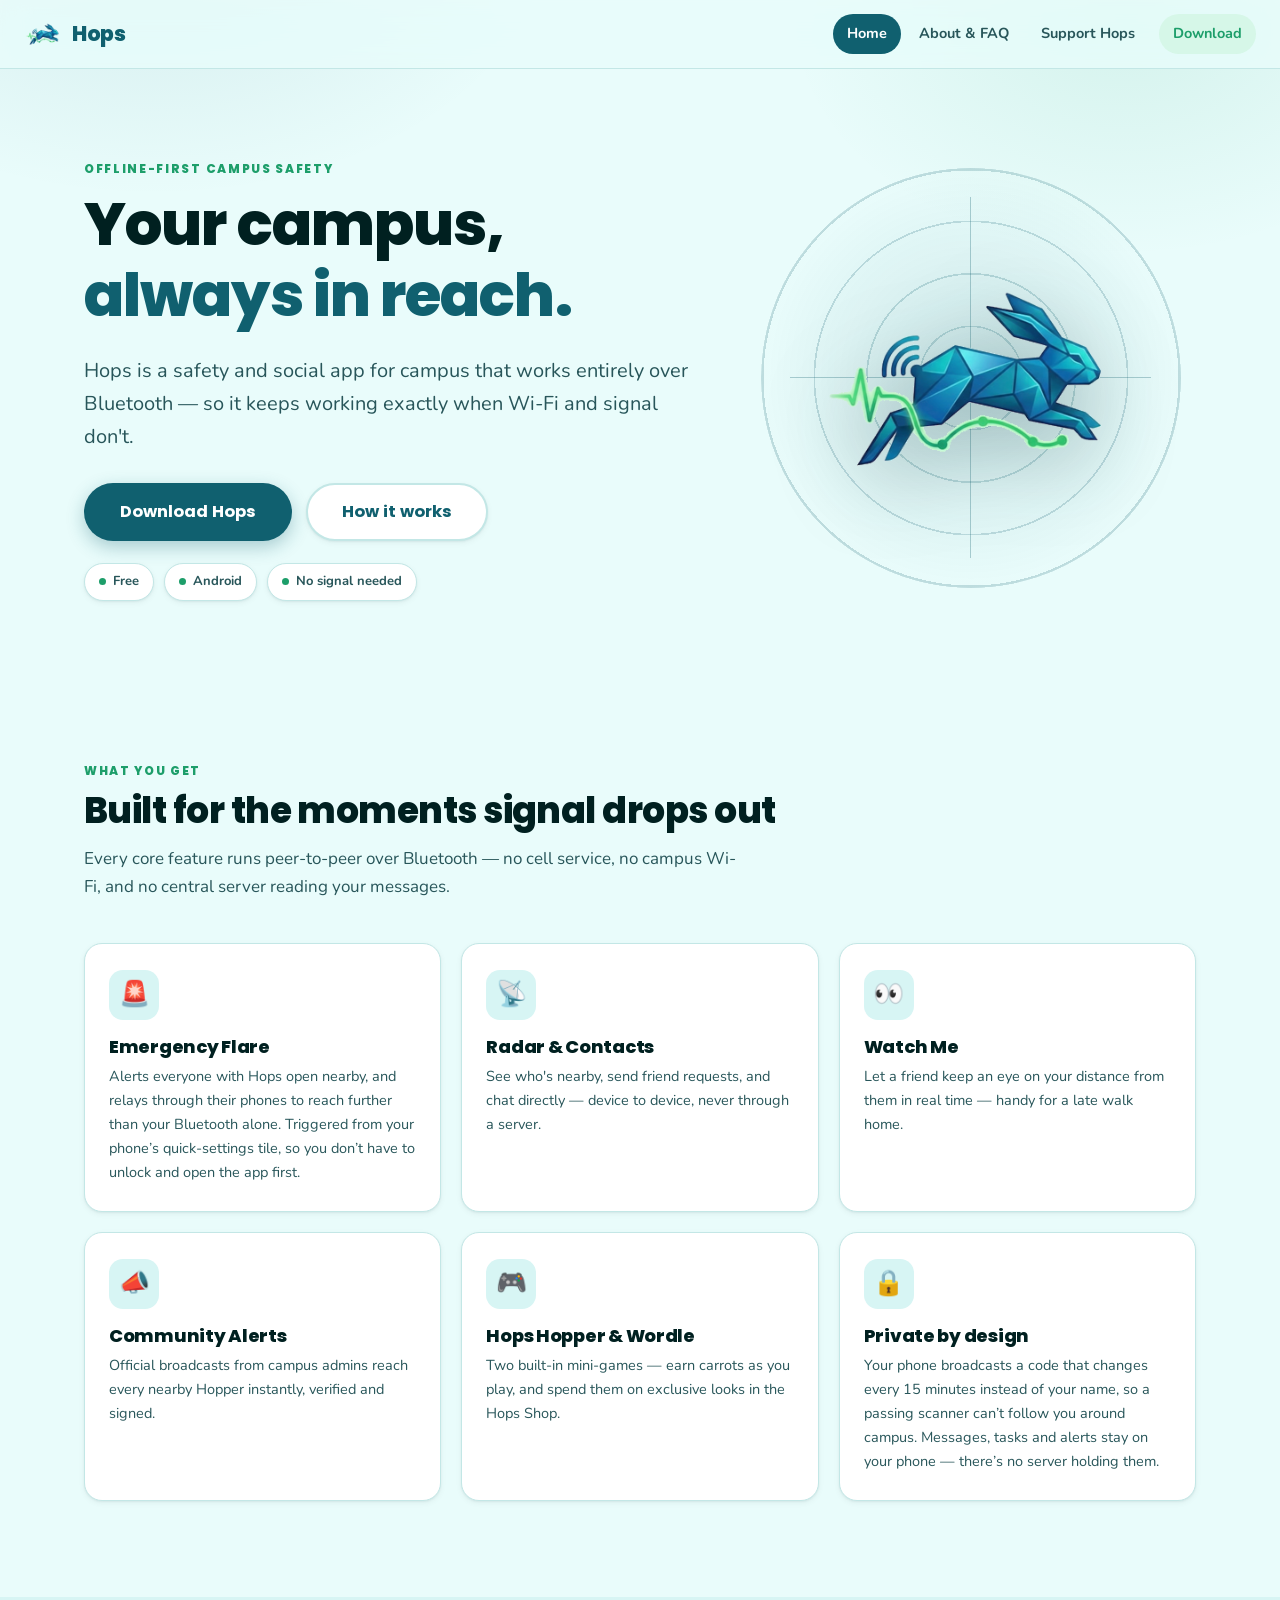
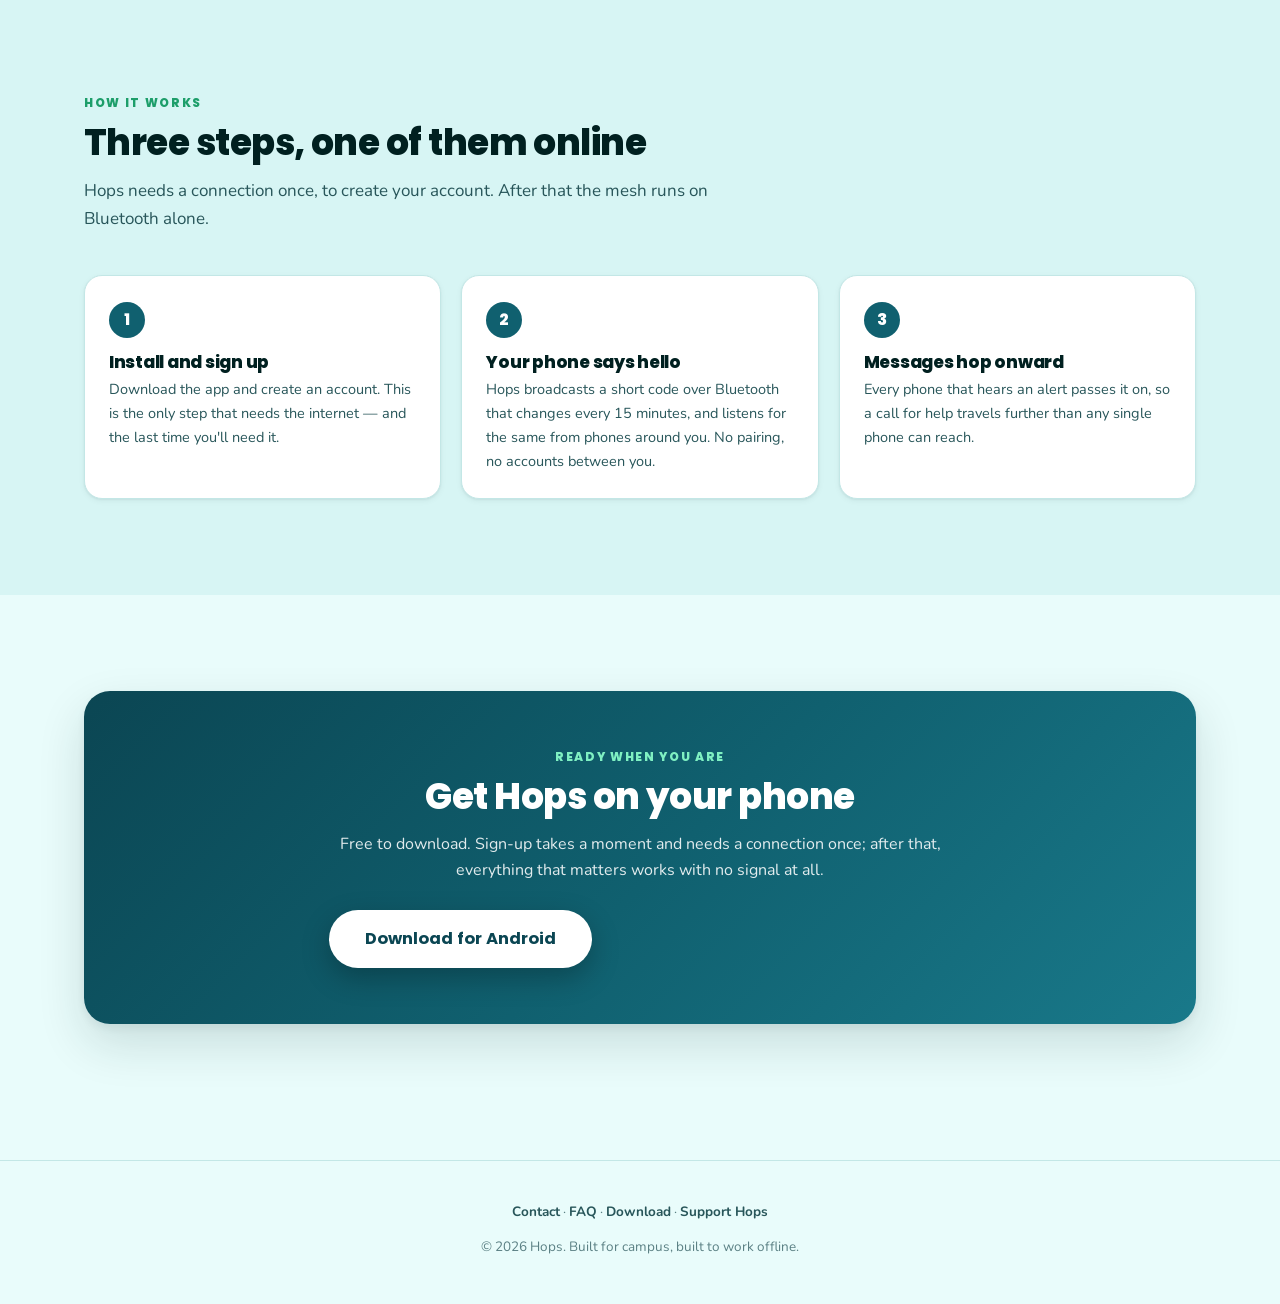
==== commit cc44ae88: "Light the deck, add the app's radar to the hero, centre the download CTA THE DECK. The slides were t" ====
--- a/website/index.html
+++ b/website/index.html
@@ -57,6 +57,12 @@
         </div>
       </div>
       <div class="hero-art">
+        <!-- The radar dial from the app, rebuilt in CSS. Two ping rings,
+             half a cycle apart — see styles.css. Decorative only. -->
+        <div class="radar" aria-hidden="true">
+          <span class="radar-pulse"></span>
+          <span class="radar-pulse"></span>
+        </div>
         <img src="assets/hops_logo.png" alt="Hops mascot bunny">
       </div>
     </div>
--- a/website/styles.css
+++ b/website/styles.css
@@ -356,50 +356,121 @@
   text-align: left;
 }
 
+/* Grid and flex children default to min-width:auto, which means they
+ * refuse to shrink below their content's intrinsic minimum — so on a
+ * narrow phone the hero column stayed wider than the screen and pushed the
+ * whole page into horizontal overflow (headline, buttons and nav all cut
+ * off at the same edge). min-width: 0 lets them shrink and wrap instead.
+ * This is the fix, not `overflow-x: hidden` on the body, which only hides
+ * the symptom and leaves the content unreachable. */
+.hero-split .container > * { min-width: 0; }
+
 .hero-split .hero-copy .actions { justify-content: flex-start; }
 .hero-split p.tagline { margin-left: 0; margin-right: 0; }
 
+/* The dial and the mascot are stacked in ONE grid cell rather than the
+ * mascot being positioned over an absolutely-placed dial. Absolute
+ * positioning inside this grid stopped `aspect-ratio` resolving, so the
+ * dial painted taller than it was wide and its crosshair ran out of the
+ * circle and down across the eyebrow and headline. As a plain grid item it
+ * is reliably square. */
 .hero-split .hero-art {
   display: grid;
   place-items: center;
-  position: relative;
-}
+}
+
+.hero-split .hero-art > * { grid-area: 1 / 1; }
 
 .hero-split .hero-art img {
   width: min(100%, 320px);
   filter: drop-shadow(0 20px 40px rgba(0, 40, 44, .25));
 }
 
-/* A soft glow and two thin rings behind the mascot — the same "one phone
- * reaching out" idea the app's radar uses.
+/* The radar dial from the app, rebuilt in CSS.
  *
- * The glow must FADE OUT rather than stop at a radius. A colour stop with
- * a hard edge (…16%, transparent) 0 38%, transparent 39%) renders as a flat
- * grey disc sitting behind the logo, not as light coming off it. */
-.hero-split .hero-art::before {
-  content: '';
-  position: absolute;
-  /* A square box, centred — NOT inset on a rectangular parent. Inset made
-   * the element wider than tall, so the ring gradients drew as ellipses
-   * and the outer one was cut off at the top and bottom edges. */
-  top: 50%;
-  left: 50%;
+ * Deliberately faithful to RadarPainter in client/lib/views/radar_screen.dart
+ * rather than "some rings": four static rings at quarter radii drawn at 20%
+ * alpha, a crosshair at 30%, and a sonar ping of TWO rings half a cycle
+ * apart on a 3-second loop, each expanding from the centre to the edge
+ * while fading to nothing. Two rings, not one, is the detail that matters —
+ * it is what stops a visible dead gap between pings, so the dial always has
+ * something mid-expansion and reads as alive.
+ *
+ * The rotating sweep line is left out: on a page it would be a spinner
+ * competing with the headline, and the ping alone carries the idea.
+ *
+ * A square, centred box — NOT inset on a rectangular parent. Inset made the
+ * element wider than tall, so the rings drew as ellipses and the outer one
+ * clipped at the top and bottom. */
+.hero-split .hero-art .radar {
+  position: relative;
   width: min(96%, 420px);
   aspect-ratio: 1;
-  transform: translate(-50%, -50%);
   border-radius: 50%;
+  overflow: hidden;
+  pointer-events: none;
+  /* Every layer is sized and positioned EXPLICITLY rather than relying on
+   * border-radius to clip it.
+   *
+   * Two traps, both of which this hit: a radial-gradient's default sizing
+   * is farthest-CORNER, so "100%" lands out at the square's diagonal, well
+   * outside the dial — hence `closest-side`, which makes a percentage mean
+   * what it looks like it means. And a full-bleed linear-gradient
+   * crosshair spans the whole square, so its arms stick out past the
+   * circle at the diagonals; sizing each arm to 86% and centring it keeps
+   * it inside the outer ring by construction. */
   background:
-    radial-gradient(circle at 50% 50%,
-      color-mix(in srgb, var(--primary) 15%, transparent) 0%,
-      color-mix(in srgb, var(--primary) 7%, transparent) 36%,
-      transparent 64%),
-    radial-gradient(circle, transparent 0 63%,
-      color-mix(in srgb, var(--primary) 22%, transparent) 63.4% 64.2%,
-      transparent 64.6%),
-    radial-gradient(circle, transparent 0 80%,
-      color-mix(in srgb, var(--lime) 30%, transparent) 80.4% 81.2%,
-      transparent 81.6%);
-}
+    /* crosshair arms, 30% — 86% of the box, centred, so they stay inside */
+    linear-gradient(to right,
+      color-mix(in srgb, var(--primary) 30%, transparent),
+      color-mix(in srgb, var(--primary) 30%, transparent)) center / 86% 1px no-repeat,
+    linear-gradient(to bottom,
+      color-mix(in srgb, var(--primary) 30%, transparent),
+      color-mix(in srgb, var(--primary) 30%, transparent)) center / 1px 86% no-repeat,
+    /* four static rings at 25 / 50 / 75 / 100% of the radius, 20% */
+    radial-gradient(circle closest-side, transparent 0 24.2%,
+      color-mix(in srgb, var(--primary) 20%, transparent) 24.2% 25%, transparent 25%),
+    radial-gradient(circle closest-side, transparent 0 49.2%,
+      color-mix(in srgb, var(--primary) 20%, transparent) 49.2% 50%, transparent 50%),
+    radial-gradient(circle closest-side, transparent 0 74.2%,
+      color-mix(in srgb, var(--primary) 20%, transparent) 74.2% 75%, transparent 75%),
+    radial-gradient(circle closest-side, transparent 0 98.8%,
+      color-mix(in srgb, var(--primary) 20%, transparent) 98.8% 100%, transparent 100%),
+    /* soft glow — must FADE OUT rather than stop at a radius, or it
+       renders as a flat disc behind the logo instead of light off it */
+    radial-gradient(circle closest-side,
+      color-mix(in srgb, var(--primary) 14%, transparent) 0%,
+      color-mix(in srgb, var(--primary) 6%, transparent) 54%,
+      transparent 100%);
+}
+
+/* One ping. The second is the same ring started half a cycle later. */
+.hero-split .hero-art .radar-pulse {
+  position: absolute;
+  inset: 0;
+  border-radius: 50%;
+  border: 2px solid var(--primary);
+  opacity: 0;
+  animation: radar-ping 3s linear infinite;
+}
+
+.hero-split .hero-art .radar-pulse:nth-child(2) { animation-delay: 1.5s; }
+
+/* alpha = (1 - progress) * 0.35, matching the painter. */
+@keyframes radar-ping {
+  from { transform: scale(0); opacity: .35; }
+  to   { transform: scale(1); opacity: 0; }
+}
+
+/* The global reduced-motion block freezes animations rather than removing
+ * them, which would leave both pings stuck at scale(0) as two dots in the
+ * middle of the dial. Hide them outright instead; the static rings stay. */
+@media (prefers-reduced-motion: reduce) {
+  .hero-split .hero-art .radar-pulse { display: none; }
+}
+
+/* The mascot sits above the dial. */
+.hero-split .hero-art img { position: relative; z-index: 1; }
 
 @media (max-width: 900px) {
   .hero-split .container {
@@ -409,7 +480,18 @@
   .hero-split .hero-copy .actions { justify-content: center; }
   .hero-split p.tagline { margin-left: auto; margin-right: auto; }
   .hero-split .hero-art { order: -1; }
-  .hero-split .hero-art img { width: min(62%, 210px); }
+
+  /* The dial is square and sized off the COLUMN, while the mascot shrinks
+   * to a fraction of it. Left alone, the circle is far taller than the art
+   * box and spills down over the eyebrow and headline. Give the box height
+   * to hold the dial, and keep the mascot at the same proportion of it as
+   * on desktop (320/420 ≈ 0.76) so the composition doesn't change shape. */
+  /* Make the art box itself square and bound its height, then size the
+   * dial as a fraction OF THAT BOX. Sizing the dial off the column while
+   * the box was only as tall as the shrunken mascot let the outer ring
+   * escape downwards and cross the eyebrow and headline. */
+  .hero-split .hero-art .radar { width: min(88%, 268px); }
+  .hero-split .hero-art img { width: min(64%, 200px); }
 }
 
 /* Small reassurance chips under the hero buttons. */
@@ -542,6 +624,34 @@
 .card--feature {
   border-color: color-mix(in srgb, var(--primary) 55%, var(--line));
   box-shadow: var(--shadow);
+}
+
+/* A single full-width card used as the page's primary offer.
+ *
+ * It keeps the container's full width so its edges line up with the grid
+ * beneath it, but its CONTENTS are centred. Left-aligned content in a
+ * 1100px card leaves the right half empty and drops the main button far
+ * off the page's centre line — which is especially wrong here, where the
+ * hero directly above it is centred. Paragraphs are capped separately so
+ * centring does not also hand them a 1100px measure. */
+.card--spotlight {
+  align-items: center;
+  text-align: center;
+  padding: 34px 28px 30px;
+}
+
+.card--spotlight .icon { margin-left: auto; margin-right: auto; }
+
+.card--spotlight p {
+  max-width: 620px;
+  margin-left: auto;
+  margin-right: auto;
+}
+
+.card--spotlight .card-foot {
+  display: flex;
+  justify-content: center;
+  width: 100%;
 }
 
 .card--muted { opacity: .72; }
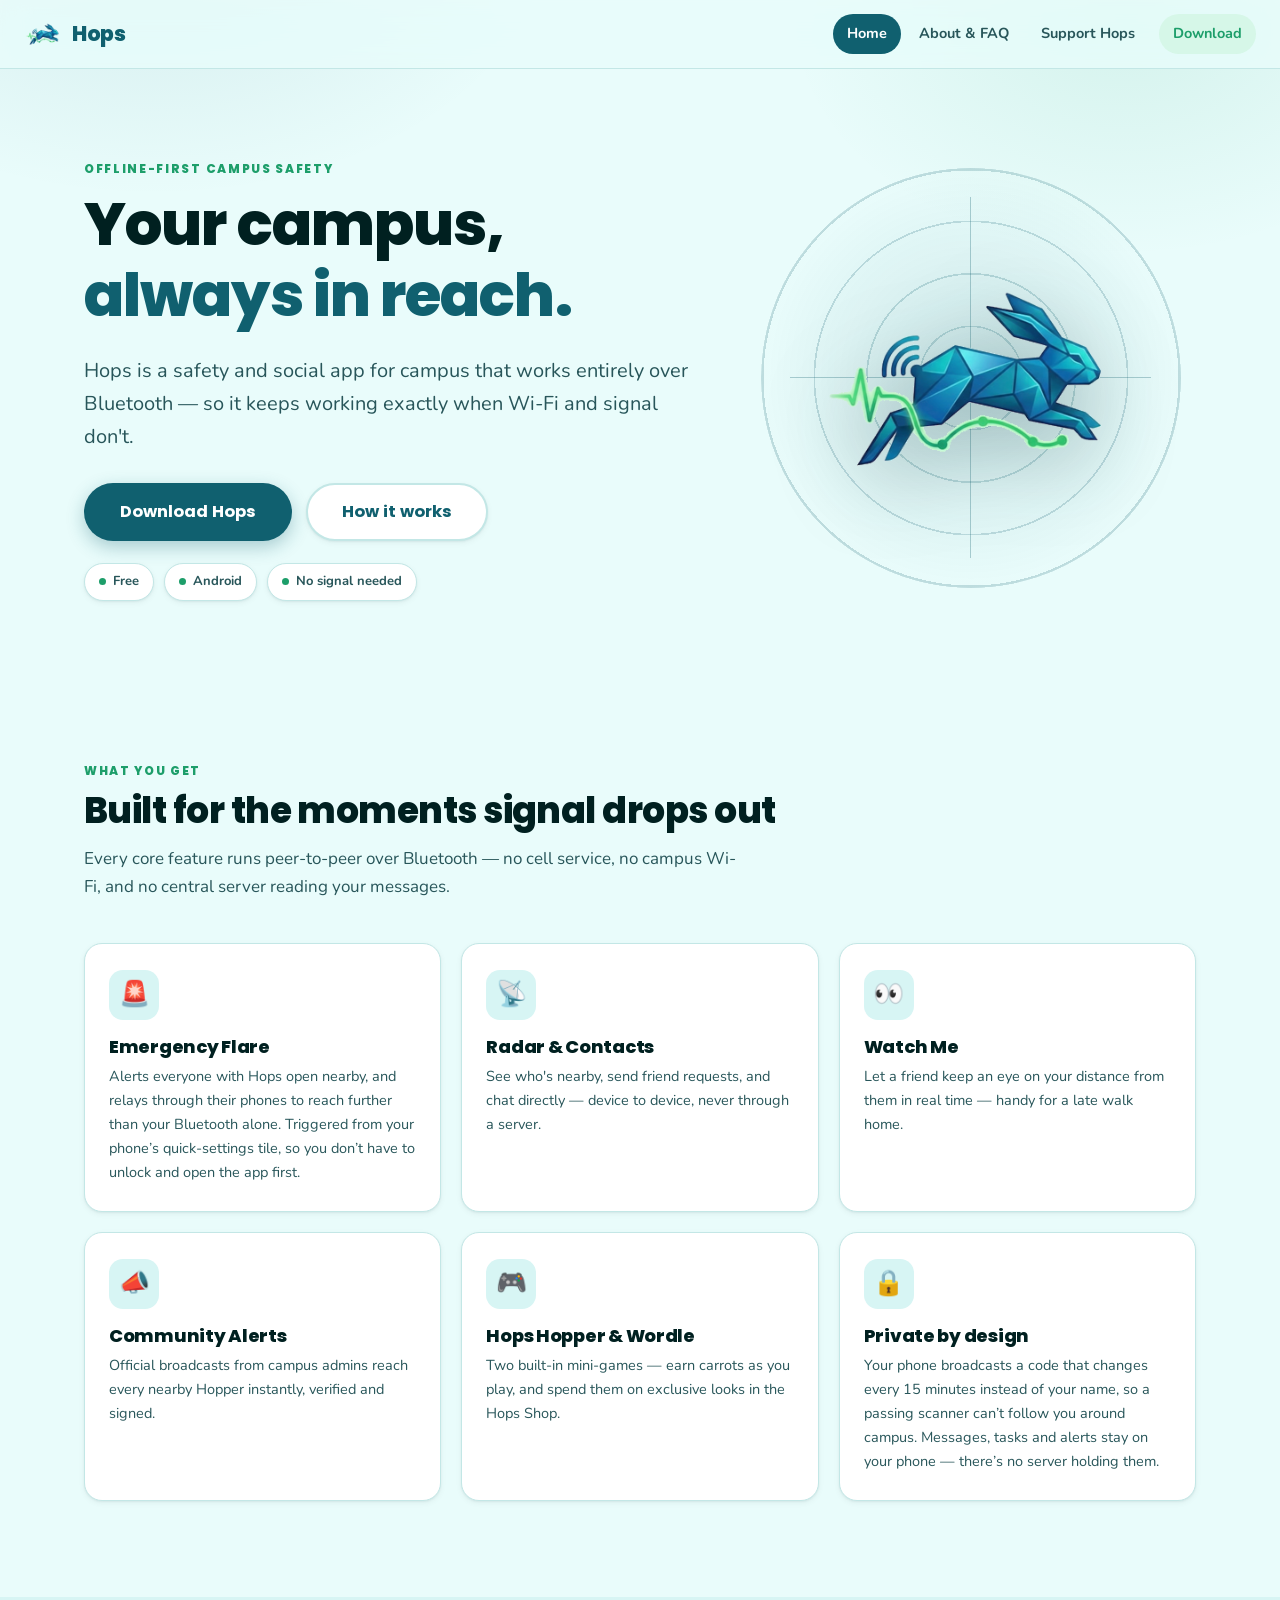
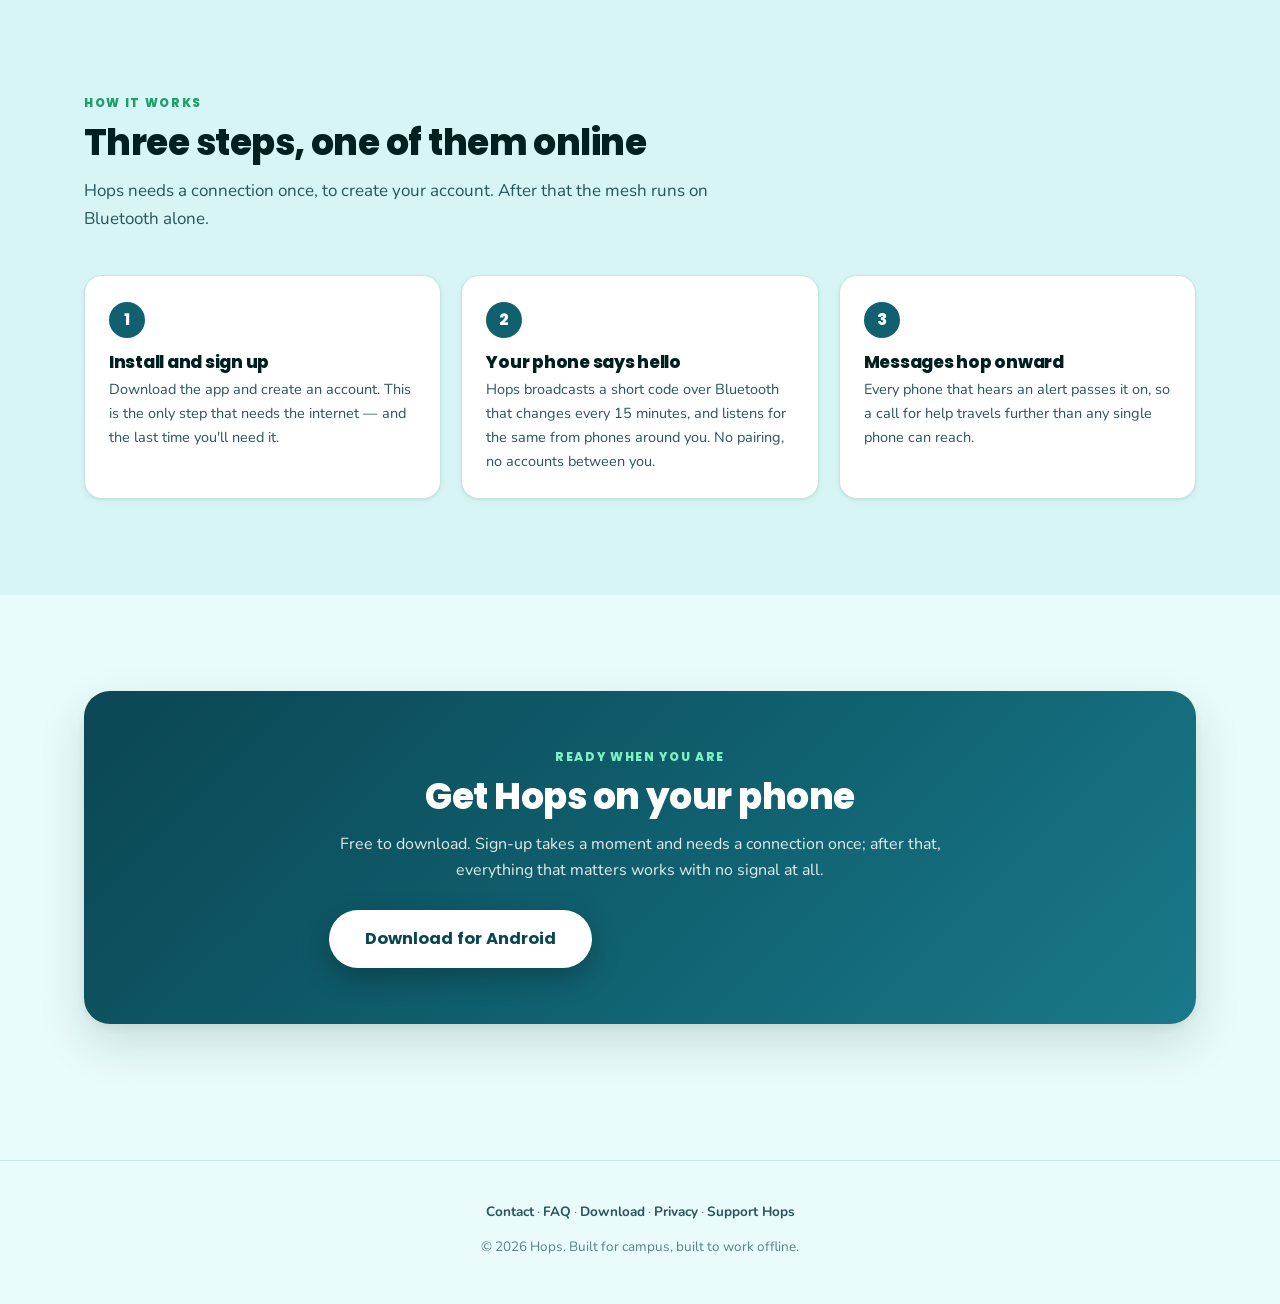
==== commit 831b7037: "Six security and privacy fixes, and one migration held back Assessed Hops against nine security/priv" ====
--- a/website/index.html
+++ b/website/index.html
@@ -160,6 +160,7 @@
       <a href="about.html#contact">Contact</a> ·
       <a href="about.html#faq">FAQ</a> ·
       <a href="download.html">Download</a> ·
+      <a href="privacy.html">Privacy</a> ·
       <a href="shop.html">Support Hops</a>
     </p>
     <p>&copy; 2026 Hops. Built for campus, built to work offline.</p>
